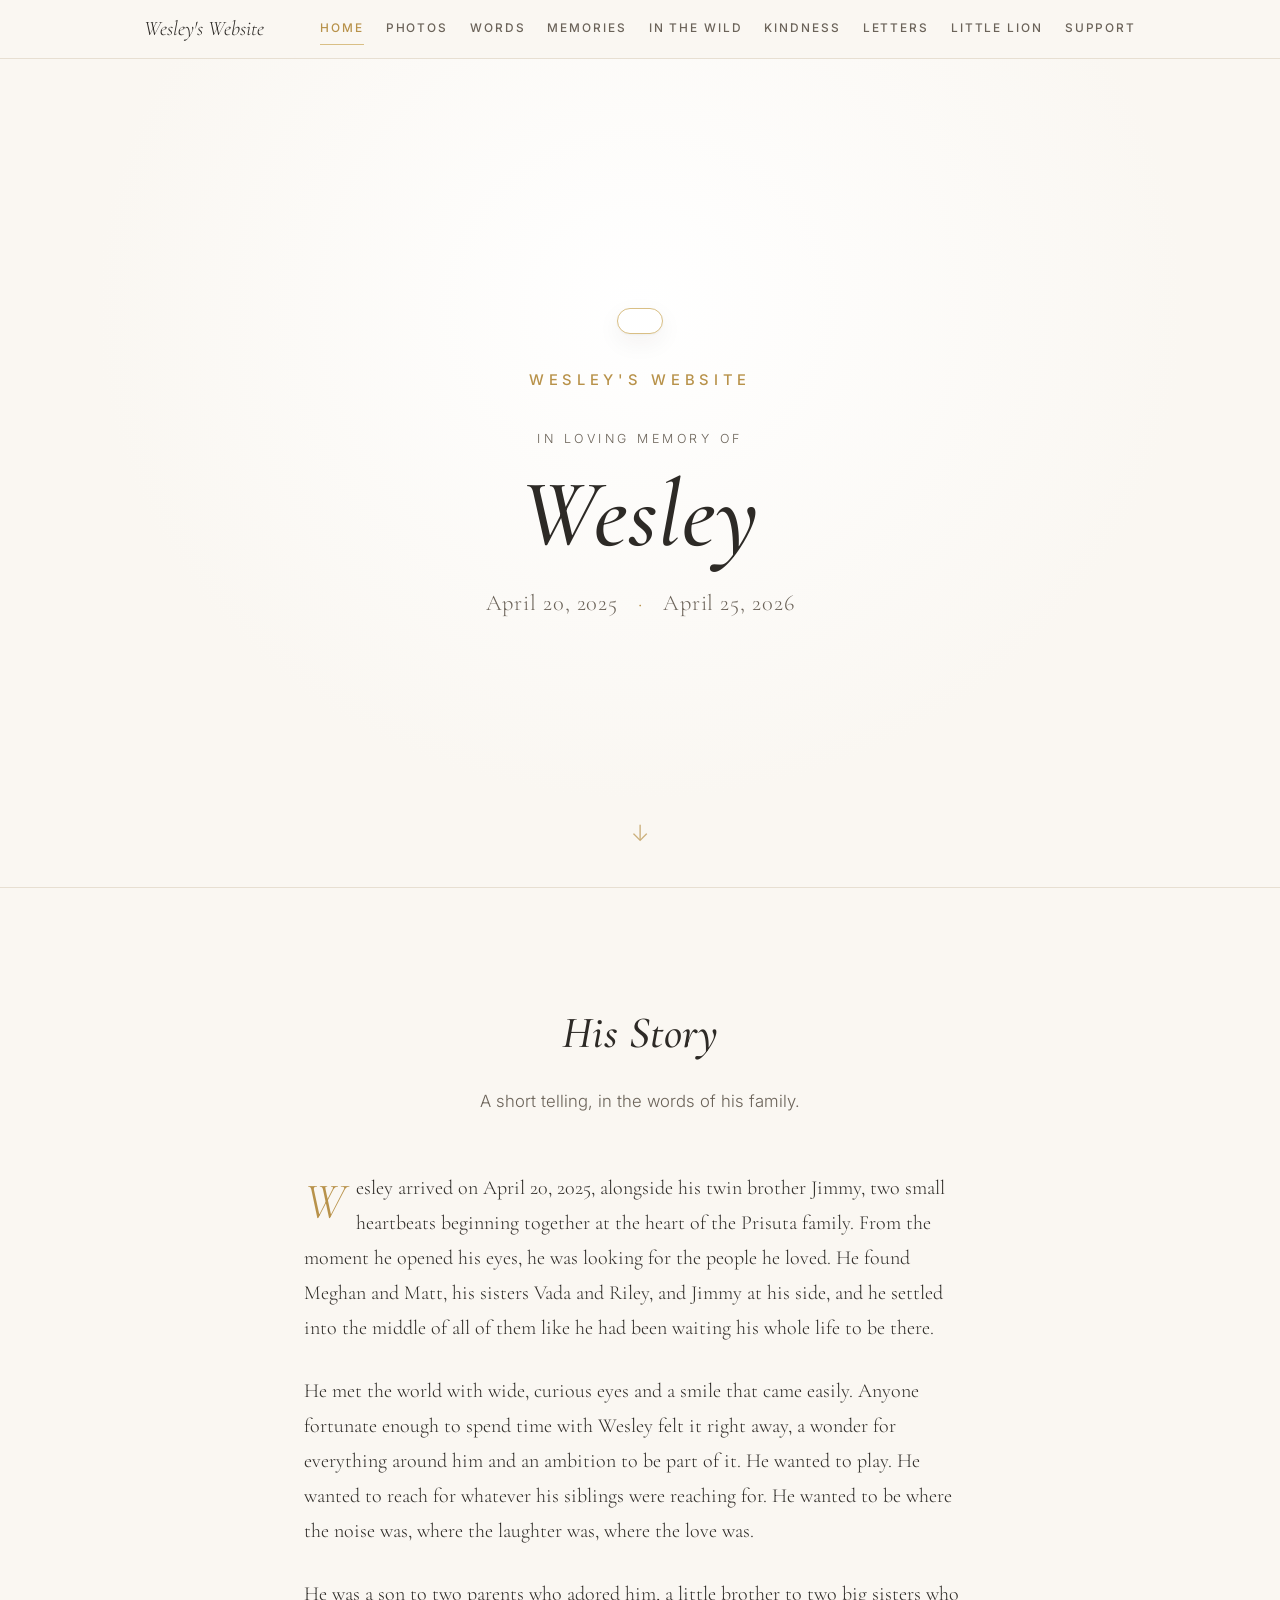
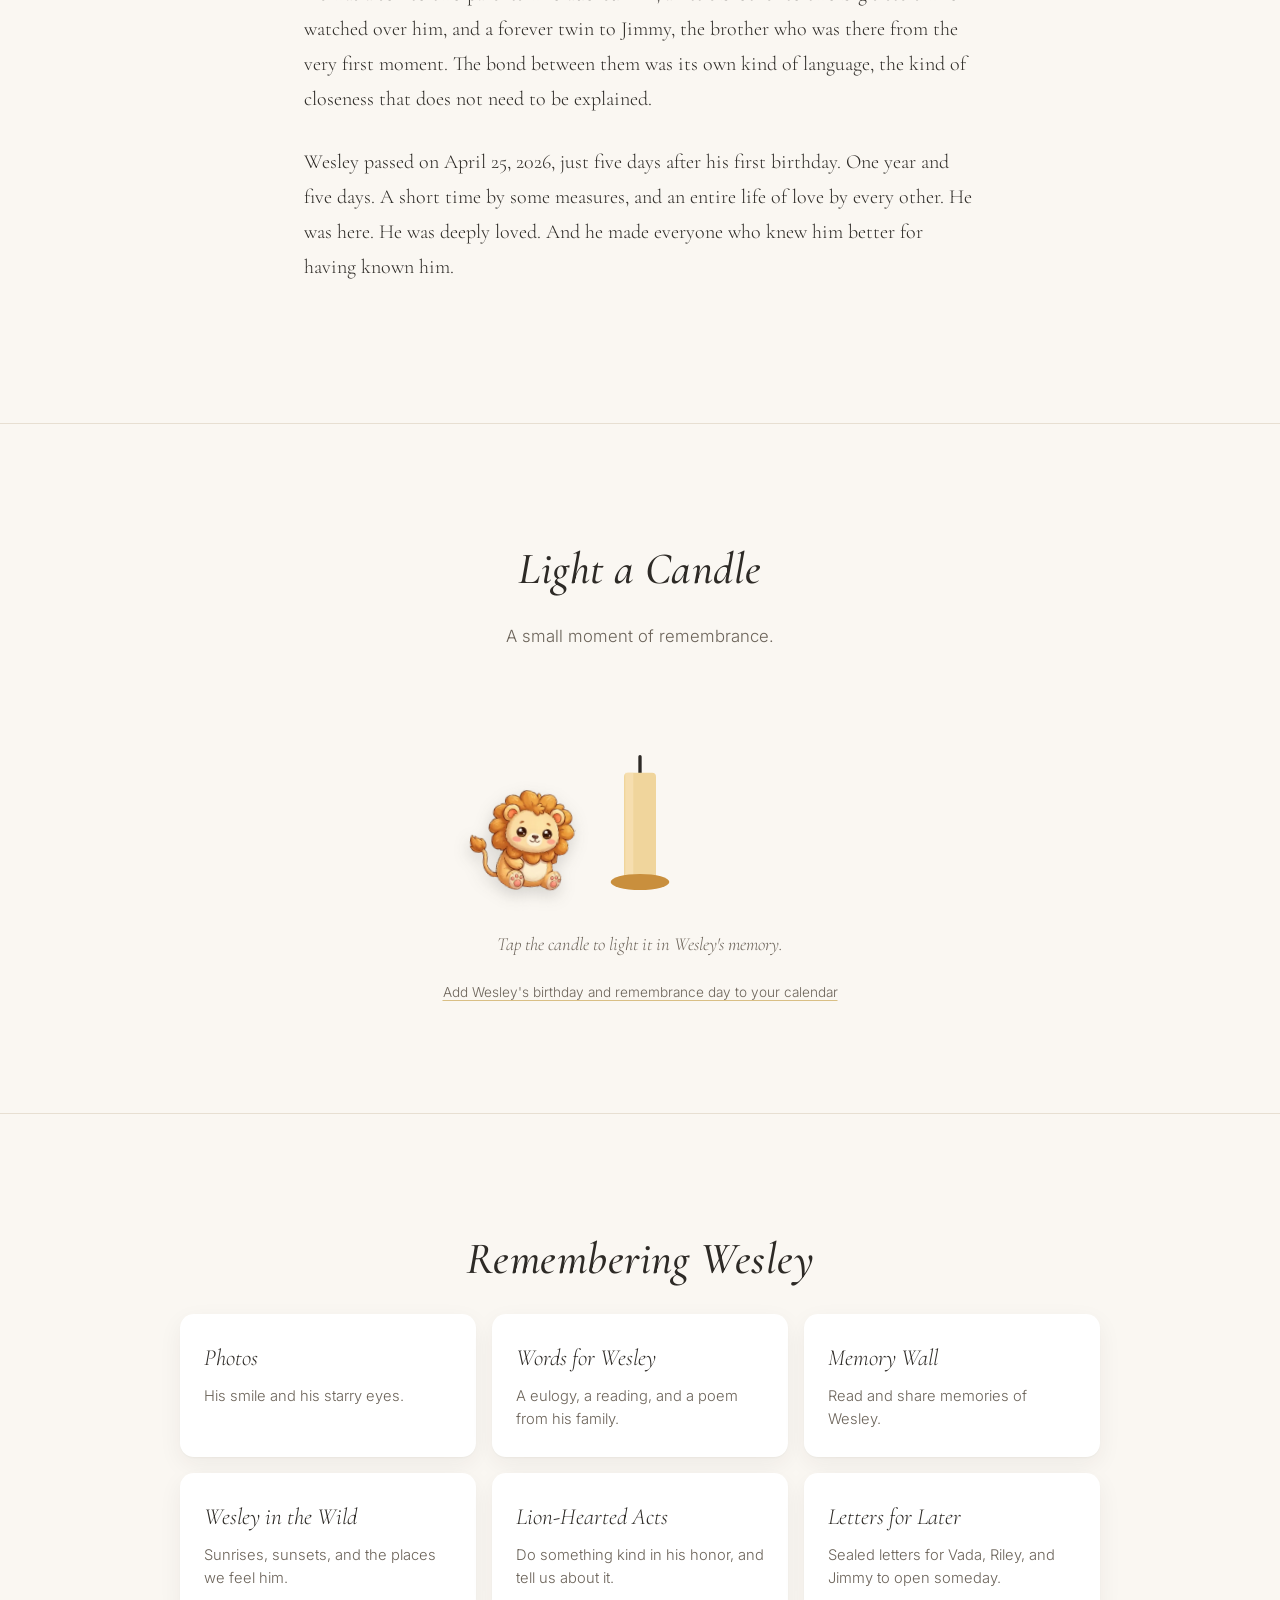
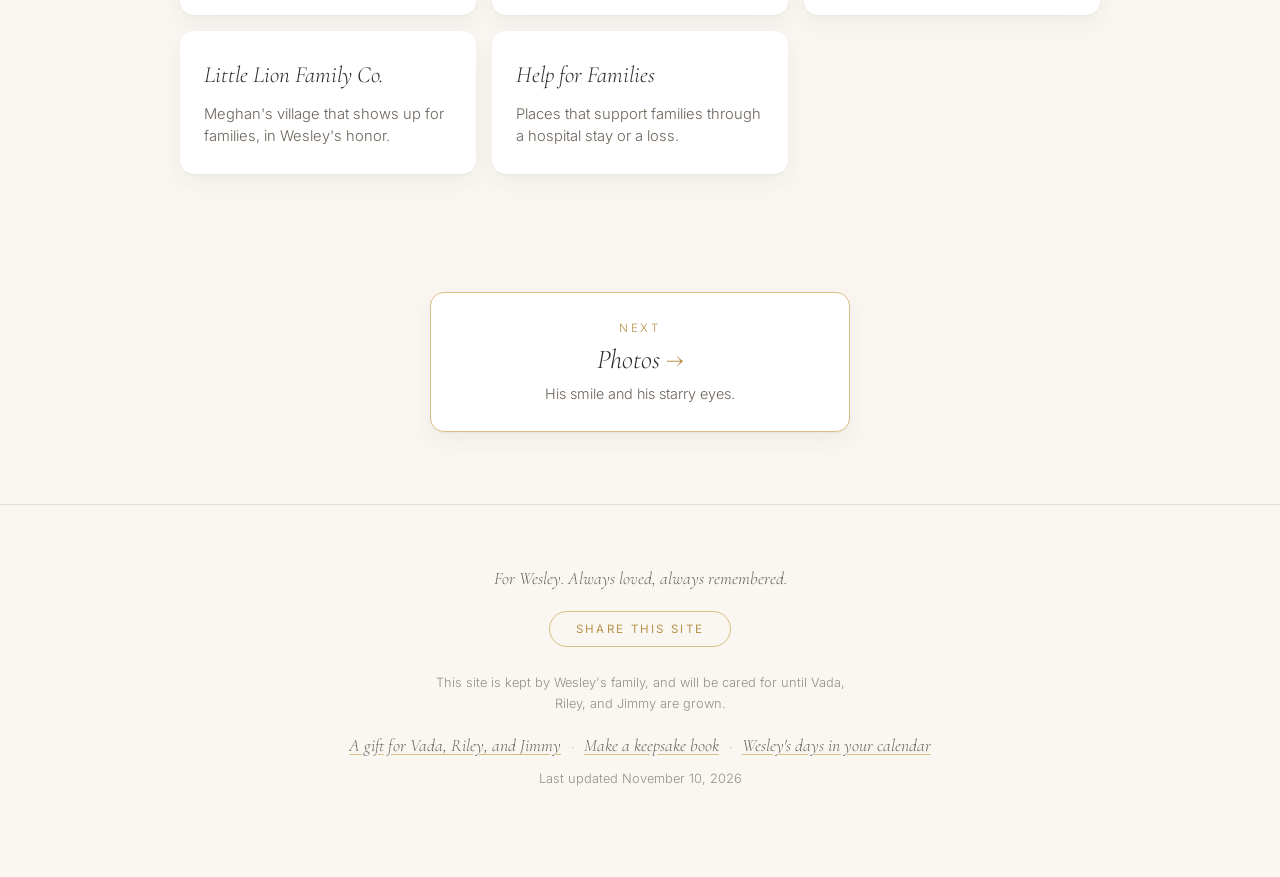
==== index.html @ 619d04bd "Quiet the gift page and add kindness, letters, map, support, and keepsake - Wallet becomes 'A Gift f" ====
<!DOCTYPE html>
<html lang="en">
<head>
    <meta charset="UTF-8" />
    <meta name="viewport" content="width=device-width, initial-scale=1.0" />
    <title>Wesley's Website | In Loving Memory</title>
    <meta name="description" content="In loving memory of Wesley, April 20, 2025 to April 25, 2026. His story, his smile, and the words of the family who love him." />
    <!-- Family memorial with children's names: shared by link, kept out of search results. -->
    <meta name="robots" content="noindex, nofollow" />
    <link rel="icon" type="image/png" href="assets/favicon.png" />

    <!-- Open Graph (iMessage, Facebook, WhatsApp, etc.) -->
    <meta property="og:type" content="website" />
    <meta property="og:site_name" content="Wesley's Website" />
    <meta property="og:title" content="Wesley's Website | In Loving Memory" />
    <meta property="og:description" content="In loving memory of Wesley, April 20, 2025 to April 25, 2026. His story, his smile, and the words of the family who love him." />
    <meta property="og:image" content="https://wesleywallet.mcgreevyandrew.workers.dev/assets/og-image.png" />
    <meta property="og:image:width" content="1200" />
    <meta property="og:image:height" content="630" />
    <meta property="og:image:alt" content="A stuffed lion with the title Wesley's Website." />
    <meta property="og:url" content="https://wesleywallet.mcgreevyandrew.workers.dev/" />
    <meta name="twitter:card" content="summary_large_image" />
    <meta name="twitter:title" content="Wesley's Website | In Loving Memory" />
    <meta name="twitter:description" content="In loving memory of Wesley, April 20, 2025 to April 25, 2026. His story, his smile, and the words of the family who love him." />
    <meta name="twitter:image" content="https://wesleywallet.mcgreevyandrew.workers.dev/assets/og-image.png" />

    <link rel="preconnect" href="https://fonts.googleapis.com" />
    <link rel="preconnect" href="https://fonts.gstatic.com" crossorigin />
    <link href="https://fonts.googleapis.com/css2?family=Cormorant+Garamond:ital,wght@0,400;0,500;0,600;1,400;1,500&family=Inter:wght@300;400;500;600&display=swap" rel="stylesheet" />
    <link rel="stylesheet" href="styles.css" />
</head>
<body>
    <nav class="site-nav" aria-label="Site">
        <div class="site-nav-inner">
            <a class="site-nav-brand" href="index.html">Wesley's Website</a>
            <div class="site-nav-links">
                <a href="index.html" data-nav="home" aria-current="page">Home</a>
                <a href="photos.html" data-nav="photos">Photos</a>
                <a href="words.html" data-nav="words">Words</a>
                <a href="memories.html" data-nav="memories">Memories</a>
                <a href="wild.html" data-nav="wild">In the Wild</a>
                <a href="kindness.html" data-nav="kindness">Kindness</a>
                <a href="letters.html" data-nav="letters">Letters</a>
                <a href="little-lion.html" data-nav="little-lion">Little Lion</a>
                <a href="support.html" data-nav="support">Support</a>
            </div>
        </div>
    </nav>

    <header class="hero">
        <div class="hero-inner">
            <a class="day-banner" id="day-banner" href="#candle" hidden></a>
            <div class="hero-photo" id="hero-photo" hidden>
                <img id="hero-photo-img" alt="Wesley" />
            </div>
            <p class="brand-mark">Wesley's Website</p>
            <p class="eyebrow">In loving memory of</p>
            <h1 class="name">Wesley</h1>
            <p class="dates">
                <time datetime="2025-04-20">April 20, 2025</time>
                <span class="dash">·</span>
                <time datetime="2026-04-25">April 25, 2026</time>
            </p>
            <a href="#story" class="scroll-cue" aria-label="Scroll down">↓</a>
        </div>
    </header>

    <main>
        <section id="story" class="section story">
            <div class="container narrow">
                <h2 class="section-title">His Story</h2>
                <p class="section-lede">A short telling, in the words of his family.</p>
                <div class="story-content">
                    <p>
                        Wesley arrived on April 20, 2025, alongside his twin brother Jimmy, two
                        small heartbeats beginning together at the heart of the Prisuta family.
                        From the moment he opened his eyes, he was looking for the people he
                        loved. He found Meghan and Matt, his sisters Vada and Riley, and Jimmy
                        at his side, and he settled into the middle of all of them like he had
                        been waiting his whole life to be there.
                    </p>
                    <p>
                        He met the world with wide, curious eyes and a smile that came easily.
                        Anyone fortunate enough to spend time with Wesley felt it right away,
                        a wonder for everything around him and an ambition to be part of it.
                        He wanted to play. He wanted to reach for whatever his siblings were
                        reaching for. He wanted to be where the noise was, where the laughter
                        was, where the love was.
                    </p>
                    <p>
                        He was a son to two parents who adored him, a little brother to two big
                        sisters who watched over him, and a forever twin to Jimmy, the brother
                        who was there from the very first moment. The bond between them was its
                        own kind of language, the kind of closeness that does not need to be
                        explained.
                    </p>
                    <p>
                        Wesley passed on April 25, 2026, just five days after his first birthday.
                        One year and five days. A short time by some measures, and an entire life
                        of love by every other. He was here. He was deeply loved. And he made
                        everyone who knew him better for having known him.
                    </p>
                </div>
            </div>
        </section>

        <section id="candle" class="section candle">
            <div class="container narrow">
                <h2 class="section-title">Light a Candle</h2>
                <p class="section-lede">A small moment of remembrance.</p>
                <div class="candle-stage">
                    <picture class="lion-perch lion-by-candle" aria-hidden="true"><source srcset="assets/lion-plush.webp" type="image/webp" /><img src="assets/lion-plush.png" alt="" width="340" height="326" loading="lazy" /></picture>
                    <button class="candle-btn" id="candle-btn" type="button" aria-label="Light a candle for Wesley">
                        <svg viewBox="0 0 80 150" class="candle-svg" aria-hidden="true">
                            <g class="candle-flame">
                                <ellipse cx="40" cy="20" rx="9" ry="15" fill="#ffb84a"/>
                                <ellipse cx="40" cy="20" rx="5.5" ry="11" fill="#ffd87a"/>
                                <ellipse cx="40" cy="22" rx="2.5" ry="6" fill="#fff5d6"/>
                            </g>
                            <line x1="40" y1="38" x2="40" y2="50" stroke="#2d2a26" stroke-width="2.5" stroke-linecap="round"/>
                            <rect x="28" y="50" width="24" height="82" rx="3" fill="#f0d59c"/>
                            <rect x="29" y="50" width="6" height="82" fill="#fae5bc" opacity="0.6"/>
                            <ellipse cx="40" cy="132" rx="22" ry="6" fill="#c98f3d"/>
                        </svg>
                    </button>
                </div>
                <p class="candle-status" id="candle-status">Tap the candle to light it in Wesley's memory.</p>
                <p class="candle-count" id="candle-count" hidden>
                    <span class="candle-count-number" id="candle-count-number">0</span>
                    <span class="candle-count-noun" id="candle-count-noun">candles lit in his memory</span>
                </p>
                <p class="candle-today" id="candle-today" hidden></p>
                <p class="calendar-link">
                    <a href="assets/wesleys-days.ics" download>Add Wesley's birthday and remembrance day to your calendar</a>
                </p>
            </div>
        </section>

        <section id="explore" class="section explore">
            <div class="container">
                <h2 class="section-title">Remembering Wesley</h2>
                <div class="explore-grid">
                    <a class="explore-card" href="photos.html">
                        <span class="explore-title">Photos</span>
                        <span class="explore-text">His smile and his starry eyes.</span>
                    </a>
                    <a class="explore-card" href="words.html">
                        <span class="explore-title">Words for Wesley</span>
                        <span class="explore-text">A eulogy, a reading, and a poem from his family.</span>
                    </a>
                    <a class="explore-card" href="memories.html">
                        <span class="explore-title">Memory Wall</span>
                        <span class="explore-text">Read and share memories of Wesley.</span>
                    </a>
                    <a class="explore-card" href="wild.html">
                        <span class="explore-title">Wesley in the Wild</span>
                        <span class="explore-text">Sunrises, sunsets, and the places we feel him.</span>
                    </a>
                    <a class="explore-card" href="kindness.html">
                        <span class="explore-title">Lion-Hearted Acts</span>
                        <span class="explore-text">Do something kind in his honor, and tell us about it.</span>
                    </a>
                    <a class="explore-card" href="letters.html">
                        <span class="explore-title">Letters for Later</span>
                        <span class="explore-text">Sealed letters for Vada, Riley, and Jimmy to open someday.</span>
                    </a>
                    <a class="explore-card" href="little-lion.html">
                        <span class="explore-title">Little Lion Family Co.</span>
                        <span class="explore-text">Meghan's village that shows up for families, in Wesley's honor.</span>
                    </a>
                    <a class="explore-card" href="support.html">
                        <span class="explore-title">Help for Families</span>
                        <span class="explore-text">Places that support families through a hospital stay or a loss.</span>
                    </a>
                </div>

                <section class="events" id="events" hidden>
                    <h3 class="events-title">Coming up</h3>
                    <div class="events-list" id="events-list"></div>
                </section>
            </div>
        </section>
    </main>

    <nav class="next-page" aria-label="Next page">
        <a class="next-page-link" href="photos.html">
            <span class="next-page-eyebrow">Next</span>
            <span class="next-page-title">Photos <span class="next-page-arrow" aria-hidden="true">&rarr;</span></span>
            <span class="next-page-text">His smile and his starry eyes.</span>
        </a>
    </nav>

    <footer class="footer">
        <div class="container">
            <p>For Wesley. Always loved, always remembered.</p>
            <button type="button" class="share-btn" id="share-btn">Share this site</button>
            <p class="small about-site">
                This site is kept by Wesley's family, and will be cared for until
                Vada, Riley, and Jimmy are grown.
            </p>
            <p class="footer-links">
                <a href="gift.html">A gift for Vada, Riley, and Jimmy</a>
                <span aria-hidden="true">&middot;</span>
                <a href="keepsake.html">Make a keepsake book</a>
                <span aria-hidden="true">&middot;</span>
                <a href="assets/wesleys-days.ics" download>Wesley's days in your calendar</a>
            </p>
            <p class="small">Last updated November 10, 2026</p>
        </div>
    </footer>

    <div class="lightbox" id="lightbox" role="dialog" aria-label="Photo viewer" hidden>
        <button class="lightbox-close" id="lightbox-close" aria-label="Close photo">&times;</button>
        <img id="lightbox-img" alt="Wesley" />
    </div>

    <script src="script.js"></script>
</body>
</html>
---- styles.css ----
:root {
    --bg: #faf7f2;
    --bg-soft: #f3ede4;
    --ink: #2d2a26;
    --ink-soft: #6b6359;
    --line: #e7dfd2;
    --gold: #b8924a;
    --gold-soft: #d9bf85;
    --sage: #8a9a82;
    --shadow: 0 1px 2px rgba(45, 42, 38, 0.04), 0 8px 24px rgba(45, 42, 38, 0.06);
    --radius: 14px;
}

* {
    box-sizing: border-box;
}

html, body {
    margin: 0;
    padding: 0;
}

@media (prefers-reduced-motion: no-preference) {
    html {
        scroll-behavior: smooth;
    }
}

body {
    font-family: 'Inter', -apple-system, BlinkMacSystemFont, sans-serif;
    font-weight: 300;
    color: var(--ink);
    background: var(--bg);
    line-height: 1.6;
    -webkit-font-smoothing: antialiased;
    -moz-osx-font-smoothing: grayscale;
}

/* ---------- Floating background ---------- */
.floating-bg {
    position: fixed;
    inset: 0;
    overflow: hidden;
    pointer-events: none;
    z-index: 0;
}

.float-item {
    position: absolute;
    left: var(--x);
    top: var(--y);
    width: var(--s, 22px);
    height: var(--s, 22px);
    font-size: var(--s, 22px);
    color: var(--col, var(--gold-soft));
    opacity: 0.09;
    line-height: 1;
    display: flex;
    align-items: center;
    justify-content: center;
    animation: floatGently var(--r, 20s) ease-in-out infinite;
    animation-delay: var(--d, 0s);
}

.float-item svg {
    width: 100%;
    height: 100%;
    fill: currentColor;
}

.float-lion  { --col: #b8852a; }
.float-sun   { --col: #d9932f; }
.float-heart { --col: #c97070; opacity: 0.1; }

@keyframes floatGently {
    0%, 100% { transform: translate(0, 0) rotate(-4deg); }
    50%      { transform: translate(8px, -18px) rotate(4deg); }
}

@media (prefers-reduced-motion: reduce) {
    .float-item { animation: none; }
}

/* Keep content above the floating background */
.hero,
.lion-divider,
main,
.next-page,
.footer {
    position: relative;
    z-index: 1;
}

h1, h2, h3 {
    font-family: 'Cormorant Garamond', Georgia, serif;
    font-weight: 500;
    letter-spacing: 0.01em;
    margin: 0;
}

a {
    color: var(--gold);
    text-decoration: none;
}

a:hover {
    color: var(--ink);
}

.container {
    width: 100%;
    max-width: 1040px;
    margin: 0 auto;
    padding: 0 24px;
}

.container.narrow {
    max-width: 720px;
}

/* ---------- Hero ---------- */
.hero {
    min-height: 92vh;
    display: flex;
    align-items: center;
    justify-content: center;
    text-align: center;
    background:
        radial-gradient(ellipse at 50% 30%, #fff 0%, var(--bg) 60%),
        var(--bg);
    padding: 80px 24px;
    position: relative;
}

.hero-inner {
    max-width: 640px;
}

.lion-divider {
    display: flex;
    align-items: center;
    justify-content: center;
    gap: 28px;
    padding: 64px 24px;
    background: var(--bg);
}

.lion-divider::before,
.lion-divider::after {
    content: "";
    flex: 0 1 90px;
    height: 1px;
    background: var(--gold-soft);
    opacity: 0.7;
}

.lion-mark {
    display: block;
    width: 280px;
    max-width: 80vw;
    height: auto;
    flex: 0 0 auto;
    filter: drop-shadow(0 8px 22px rgba(45, 42, 38, 0.1));
}

@media (max-width: 600px) {
    .lion-divider { padding: 48px 16px; gap: 18px; }
    .lion-mark { width: 220px; }
    .lion-divider::before,
    .lion-divider::after { flex: 0 1 30px; }
}

.hero-photo {
    width: 100%;
    max-width: 320px;
    margin: 0 auto 36px;
    border-radius: var(--radius);
    overflow: hidden;
    box-shadow: 0 12px 36px rgba(45, 42, 38, 0.14), 0 2px 6px rgba(45, 42, 38, 0.06);
    background: var(--bg-soft);
}

.hero-photo img {
    display: block;
    width: 100%;
    height: auto;
}

@media (max-width: 600px) {
    .hero-photo { max-width: 240px; margin-bottom: 28px; }
}

.brand-mark {
    text-transform: uppercase;
    letter-spacing: 0.32em;
    font-size: 0.92rem;
    font-weight: 500;
    color: var(--gold);
    margin: 0 0 36px;
}

.eyebrow {
    text-transform: uppercase;
    letter-spacing: 0.28em;
    font-size: 0.78rem;
    color: var(--ink-soft);
    margin: 0 0 18px;
}

@media (max-width: 600px) {
    .brand-mark { font-size: 0.82rem; letter-spacing: 0.28em; margin-bottom: 28px; }
}

.name {
    font-size: clamp(3.4rem, 10vw, 6rem);
    font-style: italic;
    color: var(--ink);
    line-height: 1;
    margin: 0 0 22px;
}

.dates {
    font-family: 'Cormorant Garamond', serif;
    font-size: 1.4rem;
    color: var(--ink-soft);
    margin: 0 0 18px;
    letter-spacing: 0.04em;
}

.dash {
    display: inline-block;
    margin: 0 14px;
    color: var(--gold);
}

.age {
    font-style: italic;
    color: var(--ink-soft);
    font-size: 1.05rem;
    margin: 0;
}

.scroll-cue {
    position: absolute;
    bottom: 36px;
    left: 50%;
    transform: translateX(-50%);
    color: var(--gold);
    font-size: 1.4rem;
    opacity: 0.7;
    animation: float 2.4s ease-in-out infinite;
}

@keyframes float {
    0%, 100% { transform: translate(-50%, 0); }
    50% { transform: translate(-50%, 8px); }
}

/* ---------- Sections ---------- */
.section {
    padding: 110px 0;
    border-top: 1px solid var(--line);
}

.section-title {
    font-size: clamp(2rem, 5vw, 2.8rem);
    font-style: italic;
    text-align: center;
    margin-bottom: 18px;
}

.section-lede {
    text-align: center;
    color: var(--ink-soft);
    max-width: 580px;
    margin: 0 auto 56px;
    font-size: 1.05rem;
}

.section-lede.dedication {
    font-family: 'Cormorant Garamond', Georgia, serif;
    font-style: italic;
    font-size: 1.35rem;
    line-height: 1.6;
    color: var(--ink);
    max-width: 660px;
    margin-bottom: 64px;
}

/* ---------- Gift ---------- */
.wallet-purpose {
    max-width: 680px;
    margin: 36px auto 64px;
    text-align: center;
    padding: 8px 8px 32px;
    position: relative;
}

.wallet-purpose::before {
    content: "";
    display: block;
    width: 36px;
    height: 1px;
    background: var(--gold-soft);
    margin: 0 auto 28px;
}

.wallet-purpose p {
    font-family: 'Cormorant Garamond', Georgia, serif;
    font-style: italic;
    font-size: 1.2rem;
    line-height: 1.75;
    color: var(--ink);
    margin: 0;
}

.wallet-purpose strong {
    color: var(--gold);
    font-weight: 500;
}

.gift-count {
    text-align: center;
    margin: -36px 0 48px;
    font-family: 'Cormorant Garamond', Georgia, serif;
    font-style: italic;
    font-size: 1.2rem;
    color: var(--gold);
}

/* ---------- Gallery ---------- */
.gallery {
    background: var(--bg-soft);
}

.photo-grid {
    display: flex;
    align-items: flex-start;
    gap: 18px;
}

.photo-col {
    flex: 1 1 0;
    min-width: 0;
    display: flex;
    flex-direction: column;
    gap: 20px;
}

@media (max-width: 720px) {
    .photo-grid { gap: 12px; }
    .photo-col { gap: 14px; }
}

.photo-count {
    text-align: center;
    margin: -8px 0 28px;
    font-family: 'Cormorant Garamond', Georgia, serif;
    font-style: italic;
    font-size: 1.15rem;
    color: var(--gold);
}

.photo {
    position: relative;
    margin: 0;
    cursor: zoom-in;
    border-radius: var(--radius);
    overflow: hidden;
    background: #fff;
    box-shadow: var(--shadow);
    display: block;
    transition: transform 0.35s ease, box-shadow 0.35s ease;
    transform-origin: center;
}

.photo img,
.photo video {
    width: 100%;
    height: auto;
    display: block;
}

.photo--video {
    background: #000;
}

/* Vary tilt and corner shape so the wall feels organic, not gridded */
.photo.v1 { transform: rotate(-3deg);   border-radius: 18px; }
.photo.v2 { transform: rotate(1.6deg);  border-radius: 6px; }
.photo.v3 { transform: rotate(-1.4deg); aspect-ratio: 1 / 1; border-radius: 50%; }
.photo.v4 { transform: rotate(3.6deg);  border-radius: 14px 32px 14px 32px; }
.photo.v5 { transform: rotate(-2.6deg); border-radius: 28px; }
.photo.v6 { transform: rotate(1deg);    border-radius: 8px; }
.photo.v7 { transform: rotate(-3.4deg); aspect-ratio: 1 / 1; border-radius: 50%; }
.photo.v8 { transform: rotate(2.8deg);  border-radius: 32px 8px 32px 8px; }

/* Circular tiles: make the image fill the square and bias the crop toward
   the upper-middle so most faces stay inside the circle */
.photo.v3 img,
.photo.v3 video,
.photo.v7 img,
.photo.v7 video {
    width: 100%;
    height: 100%;
    object-fit: cover;
    object-position: center 30%;
}

/* Lift and straighten on hover so the photo is easier to see */
.photo-grid .photo:hover {
    transform: rotate(0) scale(1.04);
    box-shadow: 0 18px 38px rgba(45, 42, 38, 0.18);
    z-index: 5;
    position: relative;
}

.photo.is-missing {
    display: none;
}

.gallery-empty {
    text-align: center;
    color: var(--ink-soft);
    font-family: 'Cormorant Garamond', Georgia, serif;
    font-style: italic;
    font-size: 1.1rem;
    padding: 48px 0;
}

/* ---------- Featured photo (framed, above the wall) ---------- */
.featured-photo {
    max-width: 640px;
    margin: 160px auto 72px;
}

.featured-photo-frame img {
    cursor: zoom-in;
}

.featured-photo-frame {
    position: relative;
    background: #fff;
    padding: 16px;
    border-radius: 4px;
    box-shadow:
        0 2px 4px rgba(45, 42, 38, 0.06),
        0 24px 56px rgba(45, 42, 38, 0.18);
}

.featured-photo-frame::before {
    content: "";
    position: absolute;
    inset: 8px;
    border: 1px solid var(--gold-soft);
    pointer-events: none;
    border-radius: 2px;
}

.featured-photo-frame img {
    display: block;
    width: 100%;
    height: auto;
    border-radius: 2px;
}

@media (max-width: 600px) {
    .featured-photo { margin-top: 56px; }
    .featured-photo-frame { padding: 12px; }
    .featured-photo-frame::before { inset: 6px; }
}

/* ---------- Story / Memories ---------- */
.story-placeholder {
    text-align: center;
    color: var(--ink-soft);
    font-style: italic;
    font-family: 'Cormorant Garamond', serif;
    font-size: 1.2rem;
    padding: 60px 20px;
    border: 1px dashed var(--line);
    border-radius: var(--radius);
}

.story-content {
    font-family: 'Cormorant Garamond', Georgia, serif;
    font-size: 1.25rem;
    line-height: 1.75;
    color: var(--ink);
}

.story-content p {
    margin: 0 0 1.4em;
}

.story-content p:first-of-type::first-letter {
    font-size: 3.2rem;
    float: left;
    line-height: 1;
    padding: 6px 10px 0 0;
    color: var(--gold);
    font-style: italic;
}

/* ---------- Eulogy ---------- */
.eulogy-content {
    background: #fff;
    padding: 56px 56px 48px;
    border-radius: var(--radius);
    box-shadow: var(--shadow);
    font-family: 'Cormorant Garamond', Georgia, serif;
    font-size: 1.2rem;
    line-height: 1.8;
    color: var(--ink);
}

.eulogy-content p {
    margin: 0 0 1.4em;
}

.eulogy-opener {
    font-style: italic;
    font-size: 2rem;
    color: var(--gold);
    text-align: center;
    margin: 0 0 1.6em !important;
    letter-spacing: 0.04em;
}

.eulogy-shift {
    font-style: italic;
    font-size: 1.35rem;
    color: var(--gold);
    margin-top: 1.8em !important;
    margin-bottom: 0.6em !important;
}

.eulogy-signoff {
    text-align: right;
    font-style: italic;
    color: var(--ink-soft);
    margin-top: 2.4em !important;
    line-height: 1.5;
}

@media (max-width: 600px) {
    .eulogy-content {
        padding: 36px 28px 32px;
        font-size: 1.08rem;
        line-height: 1.75;
    }
    .eulogy-opener { font-size: 1.6rem; }
    .eulogy-shift { font-size: 1.2rem; }
}

/* ---------- Reading (Grief Is Like Glitter) ---------- */
.reading-content {
    background: #fff;
    padding: 56px 56px 48px;
    border-radius: var(--radius);
    box-shadow: var(--shadow);
    font-family: 'Cormorant Garamond', Georgia, serif;
    font-size: 1.2rem;
    line-height: 1.85;
    color: var(--ink);
}

.reading-content p {
    margin: 0 0 1.4em;
}

.reading-signoff {
    text-align: center;
    font-style: italic;
    color: var(--gold);
    font-size: 1.15rem;
    margin-top: 2.4em !important;
    line-height: 1.55;
}

/* Poem variant of the reading card */
.reading-poem {
    text-align: center;
}

.reading-poem p {
    margin: 0 0 1.8em;
    line-height: 1.75;
}

.reading-poem .refrain {
    color: var(--gold);
    font-style: italic;
}

@media (max-width: 600px) {
    .reading-content {
        padding: 36px 28px 32px;
        font-size: 1.08rem;
        line-height: 1.8;
    }
    .reading-signoff { font-size: 1.05rem; }
}

/* ---------- Declaration ---------- */
.declaration-card {
    background: #fff;
    border-radius: var(--radius);
    padding: 48px 48px 40px;
    box-shadow: var(--shadow);
}

.declaration-text {
    font-family: 'Cormorant Garamond', Georgia, serif;
    font-style: italic;
    font-size: 1.55rem;
    line-height: 1.55;
    color: var(--ink);
    text-align: center;
    margin: 8px 0 36px;
    letter-spacing: 0.01em;
}

@media (max-width: 600px) {
    .declaration-text {
        font-size: 1.25rem;
    }
}

.declaration-meta {
    border-top: 1px solid var(--line);
    border-bottom: 1px solid var(--line);
    padding: 18px 0;
    display: flex;
    flex-direction: column;
    gap: 10px;
    margin-bottom: 24px;
}

.meta-row {
    display: flex;
    gap: 16px;
    align-items: baseline;
    flex-wrap: wrap;
}

.meta-label {
    font-size: 0.72rem;
    text-transform: uppercase;
    letter-spacing: 0.18em;
    color: var(--ink-soft);
    flex-shrink: 0;
    min-width: 110px;
}

.meta-value {
    font-size: 0.92rem;
    color: var(--ink);
    word-break: break-all;
}

.meta-value.mono {
    font-family: 'SF Mono', Menlo, Consolas, monospace;
    font-size: 0.82rem;
    color: var(--gold);
}

.meta-value.mono:hover {
    color: var(--ink);
}

.declaration-note {
    font-family: 'Cormorant Garamond', Georgia, serif;
    font-style: italic;
    font-size: 1rem;
    color: var(--ink-soft);
    text-align: center;
    margin: 0;
    line-height: 1.6;
}

@media (max-width: 600px) {
    .declaration-card {
        padding: 32px 24px 28px;
    }
    .declaration-text {
        font-size: 1.1rem;
    }
}

/* ---------- Light a candle ---------- */
.candle-stage {
    display: flex;
    justify-content: center;
    margin: 48px 0 8px;
    position: relative;
}

.candle-btn {
    background: none;
    border: 0;
    padding: 0;
    cursor: pointer;
    position: relative;
    transition: transform 0.2s ease;
    border-radius: 6px;
}

.candle-btn:hover {
    transform: translateY(-2px);
}

.candle-btn:focus-visible {
    outline: 2px solid var(--gold);
    outline-offset: 6px;
}

.candle-svg {
    width: 110px;
    height: 200px;
    display: block;
    position: relative;
    z-index: 1;
}

.candle-flame {
    opacity: 0;
    transform-origin: 40px 38px;
    transform: scale(0.5);
    transition: opacity 0.6s ease, transform 0.6s ease;
}

.candle-btn.lit .candle-flame {
    opacity: 1;
    transform: scale(1);
    animation: flameFlicker 2.6s ease-in-out infinite;
}

.candle-btn.lit::before {
    content: "";
    position: absolute;
    inset: -60px -60px 40px;
    background: radial-gradient(circle at 50% 30%, rgba(255, 184, 74, 0.32), transparent 65%);
    pointer-events: none;
    z-index: 0;
    animation: glowPulse 4s ease-in-out infinite;
}

@keyframes flameFlicker {
    0%, 100% { transform: scale(1) rotate(-1deg); }
    25%      { transform: scale(1.05, 1.08) rotate(1.5deg); }
    50%      { transform: scale(0.97, 0.98) rotate(-1deg); }
    75%      { transform: scale(1.04, 1.05) rotate(2deg); }
}

@keyframes glowPulse {
    0%, 100% { opacity: 0.9; }
    50%      { opacity: 0.6; }
}

@media (prefers-reduced-motion: reduce) {
    .candle-btn.lit .candle-flame,
    .candle-btn.lit::before { animation: none; }
}

.candle-status {
    text-align: center;
    font-family: 'Cormorant Garamond', Georgia, serif;
    font-style: italic;
    color: var(--ink-soft);
    font-size: 1.15rem;
    margin: 24px 0 0;
}

.candle-btn.lit ~ .candle-status,
.candle-status.is-lit {
    color: var(--gold);
}

.candle-count {
    text-align: center;
    margin: 12px 0 0;
    color: var(--ink-soft);
    font-family: 'Cormorant Garamond', Georgia, serif;
    font-style: italic;
    font-size: 1.05rem;
    letter-spacing: 0.01em;
}

.candle-count-number {
    color: var(--gold);
    font-weight: 500;
    font-size: 1.15rem;
}

/* ---------- Letters for Later ---------- */
.letters-list {
    display: grid;
    gap: 18px;
    margin-top: 36px;
}

.letter-card {
    background: #fff;
    border: 1px solid var(--line);
    border-radius: var(--radius);
    padding: 32px;
    box-shadow: var(--shadow);
    position: relative;
}

.letter-card.locked {
    background: var(--bg-soft);
    text-align: center;
    border-style: dashed;
    border-color: var(--gold-soft);
}

.letter-meta {
    font-size: 0.72rem;
    text-transform: uppercase;
    letter-spacing: 0.2em;
    color: var(--ink-soft);
    margin: 0 0 8px;
}

.letter-title {
    font-family: 'Cormorant Garamond', Georgia, serif;
    font-style: italic;
    font-size: 1.7rem;
    color: var(--ink);
    margin: 0 0 16px;
    font-weight: 500;
}

.letter-seal {
    font-size: 2.6rem;
    color: var(--gold);
    line-height: 1;
    margin-bottom: 14px;
}

.letter-countdown {
    font-family: 'Cormorant Garamond', Georgia, serif;
    font-style: italic;
    color: var(--gold);
    font-size: 1.05rem;
    margin: 0;
}

.letter-countdown-small {
    color: var(--ink-soft);
    font-size: 0.9rem;
    margin: 4px 0 0;
}

.letter-body {
    font-family: 'Cormorant Garamond', Georgia, serif;
    font-size: 1.18rem;
    line-height: 1.75;
    color: var(--ink);
    white-space: pre-line;
    margin: 0;
}

.letter-signature {
    font-style: italic;
    color: var(--ink-soft);
    margin: 18px 0 0;
    text-align: right;
    font-family: 'Cormorant Garamond', Georgia, serif;
}

.letters-empty {
    text-align: center;
    color: var(--ink-soft);
    font-style: italic;
    font-family: 'Cormorant Garamond', Georgia, serif;
    font-size: 1.05rem;
    padding: 40px 0;
    margin: 0;
}

.letters-empty code {
    font-family: 'SF Mono', Menlo, Consolas, monospace;
    font-size: 0.85em;
    background: var(--bg-soft);
    padding: 2px 6px;
    border-radius: 4px;
}

/* ---------- Memory Wall ---------- */
.memory-list {
    display: grid;
    gap: 18px;
    margin-bottom: 56px;
}

.memory-list:empty {
    display: none;
}

.memory-card {
    background: #fff;
    border-radius: var(--radius);
    padding: 24px 28px;
    box-shadow: var(--shadow);
}

.memory-author {
    font-family: 'Cormorant Garamond', Georgia, serif;
    font-style: italic;
    font-size: 1.25rem;
    color: var(--gold);
    margin: 0 0 10px;
}

.memory-body {
    font-family: 'Cormorant Garamond', Georgia, serif;
    font-size: 1.12rem;
    line-height: 1.7;
    color: var(--ink);
    margin: 0;
}

.memory-date {
    font-size: 0.72rem;
    text-transform: uppercase;
    letter-spacing: 0.18em;
    color: var(--ink-soft);
    margin: 14px 0 0;
}

.memory-form {
    background: #fff;
    padding: 32px;
    border-radius: var(--radius);
    box-shadow: var(--shadow);
    display: grid;
    gap: 18px;
}

.memory-form label {
    display: grid;
    gap: 6px;
}

.memory-form label > span {
    font-size: 0.72rem;
    text-transform: uppercase;
    letter-spacing: 0.18em;
    color: var(--ink-soft);
}

.memory-form input,
.memory-form textarea,
.memory-form select {
    font-family: inherit;
    font-size: 1rem;
    padding: 12px 14px;
    border: 1px solid var(--line);
    border-radius: 6px;
    background: var(--bg);
    color: var(--ink);
    resize: vertical;
    width: 100%;
}

.memory-form input:focus,
.memory-form textarea:focus,
.memory-form select:focus {
    outline: none;
    border-color: var(--gold);
    box-shadow: 0 0 0 3px rgba(184, 146, 74, 0.15);
}

.memory-form button {
    font-family: 'Inter', sans-serif;
    font-size: 0.78rem;
    padding: 14px 32px;
    background: var(--gold);
    color: #fff;
    border: 0;
    border-radius: 999px;
    cursor: pointer;
    letter-spacing: 0.22em;
    text-transform: uppercase;
    justify-self: center;
    transition: background 0.2s ease, transform 0.1s ease;
    font-weight: 500;
}

.memory-form button:hover:not(:disabled) {
    background: var(--ink);
}

.memory-form button:active {
    transform: scale(0.98);
}

.memory-form button:disabled {
    opacity: 0.5;
    cursor: not-allowed;
}

.form-note {
    text-align: center;
    color: var(--ink-soft);
    font-size: 0.85rem;
    margin: 0;
    font-style: italic;
    font-family: 'Cormorant Garamond', Georgia, serif;
}

.form-pending,
.form-success {
    text-align: center;
    color: var(--ink-soft);
    font-family: 'Cormorant Garamond', Georgia, serif;
    font-style: italic;
    font-size: 1.2rem;
    padding: 28px;
    background: var(--bg-soft);
    border-radius: var(--radius);
    margin: 0;
}

.form-success {
    color: var(--sage);
}

/* ---------- Sunsets for Wesley ---------- */
.sunsets {
    background:
        linear-gradient(180deg, rgba(244, 196, 140, 0.16) 0%, rgba(232, 160, 120, 0.08) 55%, transparent 100%);
}

.sunset-count {
    text-align: center;
    font-family: 'Cormorant Garamond', Georgia, serif;
    font-style: italic;
    font-size: 1.15rem;
    color: var(--gold);
    margin: -32px 0 32px;
}

.sunset-grid {
    display: grid;
    grid-template-columns: repeat(auto-fit, minmax(180px, 220px));
    justify-content: center;
    gap: 8px;
    max-width: 920px;
    margin: 0 auto;
}

.sunset {
    margin: 0;
    aspect-ratio: 1 / 1;
    overflow: hidden;
    border-radius: 8px;
    background: var(--bg-soft);
    box-shadow: var(--shadow);
}

.sunset img {
    width: 100%;
    height: 100%;
    object-fit: cover;
    display: block;
    cursor: zoom-in;
    transition: transform 0.4s ease;
}

.sunset:hover img {
    transform: scale(1.05);
}

.sunset.is-missing {
    display: none;
}

.sunset-empty {
    text-align: center;
    color: var(--ink-soft);
    font-family: 'Cormorant Garamond', Georgia, serif;
    font-style: italic;
    font-size: 1.1rem;
    margin: 0;
}

.sunset-empty[hidden] {
    display: none;
}

@media (max-width: 600px) {
    .sunset-grid { grid-template-columns: repeat(2, 1fr); gap: 6px; }
    .sunset { border-radius: 6px; }
}

.form-success p {
    margin: 0 0 10px;
}

.form-fallback {
    font-family: 'Inter', sans-serif;
    font-style: normal;
    font-size: 0.88rem;
    color: var(--ink-soft);
}

.form-address {
    color: var(--ink);
    word-break: break-all;
}

.form-success .gift-copy {
    margin: 6px 0 0;
}

/* ---------- Add to Wesley's Gift ---------- */
.gift {
    max-width: 720px;
    margin: 0 auto 64px;
    background: #fff;
    border-radius: var(--radius);
    box-shadow: var(--shadow);
    padding: 36px 36px 28px;
    text-align: center;
}

.gift-heading {
    font-family: 'Cormorant Garamond', Georgia, serif;
    font-style: italic;
    font-size: 1.7rem;
    color: var(--ink);
    margin: 0 0 8px;
}

.gift-lede {
    color: var(--ink-soft);
    margin: 0 auto 28px;
    max-width: 460px;
}

.gift-body {
    display: flex;
    gap: 32px;
    align-items: center;
    justify-content: center;
    text-align: left;
}

.gift-qr {
    flex: 0 0 168px;
    width: 168px;
    height: 168px;
    border-radius: 10px;
    background: var(--bg);
    border: 1px solid var(--line);
    display: flex;
    align-items: center;
    justify-content: center;
    overflow: hidden;
}

.gift-qr svg {
    width: 100%;
    height: 100%;
    display: block;
}

.gift-qr-placeholder {
    font-family: 'Cormorant Garamond', Georgia, serif;
    font-style: italic;
    color: var(--ink-soft);
    text-align: center;
    line-height: 1.4;
}

.gift-details {
    flex: 1 1 auto;
    min-width: 0;
}

.gift-label {
    font-size: 0.72rem;
    text-transform: uppercase;
    letter-spacing: 0.18em;
    color: var(--ink-soft);
    margin: 0 0 6px;
}

.gift-address {
    font-family: 'Cormorant Garamond', Georgia, serif;
    font-style: italic;
    color: var(--ink-soft);
    font-size: 1.05rem;
    margin: 0 0 12px;
    word-break: break-all;
}

.gift-address.is-set {
    font-family: 'SF Mono', Menlo, Consolas, monospace;
    font-style: normal;
    font-size: 0.85rem;
    color: var(--ink);
}

.gift-copy {
    font-family: 'Inter', sans-serif;
    font-size: 0.72rem;
    letter-spacing: 0.18em;
    text-transform: uppercase;
    color: var(--gold);
    background: none;
    border: 1px solid var(--gold-soft);
    border-radius: 999px;
    padding: 8px 20px;
    cursor: pointer;
    margin-bottom: 16px;
    transition: all 0.2s ease;
}

.gift-copy:hover {
    background: var(--gold);
    border-color: var(--gold);
    color: #fff;
}

.gift-steps {
    margin: 0;
    padding-left: 20px;
    color: var(--ink-soft);
    font-size: 0.95rem;
    line-height: 1.8;
}

.gift-steps strong {
    color: var(--ink);
    font-weight: 500;
}

.gift-note {
    margin: 26px auto 0;
    max-width: 480px;
    font-size: 0.82rem;
    color: var(--ink-soft);
    opacity: 0.85;
}

@media (max-width: 600px) {
    .gift { padding: 28px 20px 22px; }
    .gift-body { flex-direction: column; text-align: center; gap: 20px; }
    .gift-steps { text-align: left; display: inline-block; }
}

/* ---------- Submission forms (shared) ---------- */
/* Keep in-page jumps from landing under the sticky menu */
section,
.form-success {
    scroll-margin-top: 90px;
}

.hp-field {
    position: absolute;
    left: -9999px;
    width: 1px;
    height: 1px;
    opacity: 0;
}

.form-note.form-error {
    color: #a85a4a;
}

.memory-form label > span em {
    text-transform: none;
    letter-spacing: 0;
    font-style: italic;
    opacity: 0.8;
}

.upload-form .sunset-pick {
    min-height: 200px;
}

.upload-lede {
    text-align: center;
    color: var(--ink-soft);
    margin: -6px 0 0;
}

#photo-form {
    max-width: 560px;
    margin: 72px auto 0;
}

.sunset-form {
    max-width: 560px;
    margin: 48px auto 0;
}

.sunset-form-title {
    font-family: 'Cormorant Garamond', Georgia, serif;
    font-style: italic;
    font-size: 1.6rem;
    text-align: center;
    margin: 0;
}

.sunset-pick {
    position: relative;
    display: flex !important;
    align-items: center;
    justify-content: center;
    min-height: 180px;
    border: 1.5px dashed var(--gold-soft);
    border-radius: var(--radius);
    background: linear-gradient(135deg, rgba(244, 196, 140, 0.18), rgba(201, 112, 106, 0.1));
    cursor: pointer;
    overflow: hidden;
    transition: border-color 0.2s ease;
}

.sunset-pick:hover {
    border-color: var(--gold);
}

.sunset-pick input[type="file"] {
    position: absolute;
    inset: 0;
    opacity: 0;
    cursor: pointer;
}

.sunset-preview {
    position: absolute;
    inset: 0;
    width: 100%;
    height: 100%;
    object-fit: cover;
}

.sunset-pick-text {
    position: relative;
    font-family: 'Inter', sans-serif;
    font-size: 0.78rem !important;
    font-weight: 500;
    letter-spacing: 0.18em !important;
    text-transform: uppercase;
    color: #fff !important;
    background: linear-gradient(135deg, #e0954f, #c9706a);
    padding: 12px 26px;
    border-radius: 999px;
    box-shadow: 0 8px 22px rgba(201, 112, 106, 0.25);
    pointer-events: none;
}

.sunset-form button[type="submit"] {
    background: linear-gradient(135deg, #e0954f, #c9706a);
}

.sunset-form button[type="submit"]:hover:not(:disabled) {
    background: var(--ink);
}

/* ---------- Little Lion Family Co. page ---------- */
.ll-logo {
    display: block;
    width: 160px;
    margin: 0 auto 24px;
}

.ll-logo img {
    display: block;
    width: 100%;
    height: auto;
}

/* No decorative drop cap here: it turns a leading "[" into a giant glyph */
.little-lion-story .story-content p:first-of-type::first-letter {
    font-size: inherit;
    float: none;
    padding: 0;
    color: inherit;
    font-style: inherit;
    line-height: inherit;
}

.ll-tagline {
    text-align: center;
    font-family: 'Cormorant Garamond', Georgia, serif;
    font-size: 1.25rem;
    color: var(--ink);
    max-width: 560px;
    margin: -28px auto 0;
}

.ll-offer {
    cursor: default;
}

.ll-offer:hover {
    transform: none;
}

.ll-quote {
    margin: 36px auto 0;
    max-width: 600px;
    padding: 28px 32px;
    background: #fff;
    border-left: 3px solid var(--gold);
    border-radius: 0 var(--radius) var(--radius) 0;
    box-shadow: var(--shadow);
}

.ll-quote p {
    margin: 0 0 12px;
    font-family: 'Cormorant Garamond', Georgia, serif;
    font-style: italic;
    font-size: 1.35rem;
    line-height: 1.6;
    color: var(--ink);
}

.ll-quote cite {
    font-style: normal;
    font-size: 0.78rem;
    letter-spacing: 0.18em;
    text-transform: uppercase;
    color: var(--gold);
}

.ll-icon {
    font-size: 1.5rem;
    color: var(--gold);
    line-height: 1;
}

.ll-book {
    cursor: pointer;
}

.ll-book:hover {
    transform: translateY(-3px);
}

.ll-link {
    margin-top: auto;
    padding-top: 6px;
    font-size: 0.78rem;
    letter-spacing: 0.08em;
    color: var(--gold);
}

.ll-note {
    text-align: center;
    color: var(--ink-soft);
    font-size: 0.9rem;
    margin: 28px auto 0;
    max-width: 520px;
}

.ll-actions {
    display: flex;
    gap: 14px;
    justify-content: center;
    flex-wrap: wrap;
}

.ll-btn {
    display: inline-block;
    font-family: 'Inter', sans-serif;
    font-size: 0.78rem;
    font-weight: 500;
    letter-spacing: 0.2em;
    text-transform: uppercase;
    color: #fff;
    background: var(--gold);
    padding: 14px 30px;
    border-radius: 999px;
}

.ll-btn:hover {
    color: #fff;
    background: var(--ink);
}

.ll-btn.ll-btn-outline {
    background: none;
    color: var(--gold);
    border: 1px solid var(--gold-soft);
}

.ll-btn.ll-btn-outline:hover {
    background: var(--gold);
    border-color: var(--gold);
}

/* ---------- Sunrises: captions, views, viewer, weekly blend ---------- */
.sunset {
    position: relative;
    cursor: zoom-in;
}

.sunset:focus-visible {
    outline: 2px solid var(--gold);
    outline-offset: 3px;
}

.sunset-cap {
    position: absolute;
    left: 0;
    right: 0;
    bottom: 0;
    display: flex;
    flex-direction: column;
    gap: 2px;
    padding: 28px 10px 9px;
    background: linear-gradient(to top, rgba(20, 16, 12, 0.72), rgba(20, 16, 12, 0));
    color: #fffaf2;
    pointer-events: none;
}

.cap-place {
    font-size: 0.82rem;
    font-weight: 600;
    line-height: 1.25;
}

.cap-meta {
    font-size: 0.7rem;
    opacity: 0.85;
}

.cap-meta:empty {
    display: none;
}

.sr-views {
    display: flex;
    justify-content: center;
    gap: 4px;
    width: fit-content;
    margin: 0 auto 28px;
    padding: 4px;
    background: var(--bg-soft);
    border-radius: 999px;
}

.sr-views[hidden] {
    display: none;
}

.sr-tab {
    border: 0;
    background: transparent;
    font-family: 'Inter', sans-serif;
    font-size: 0.78rem;
    color: var(--ink-soft);
    letter-spacing: 0.06em;
    padding: 8px 16px;
    border-radius: 999px;
    cursor: pointer;
}

.sr-tab.is-active {
    background: #fff;
    color: var(--ink);
    box-shadow: 0 1px 3px rgba(0, 0, 0, 0.08);
}

.sr-panel[hidden] {
    display: none;
}

/* Viewer (shared by full-screen and one-at-a-time) */
.sr-viewer {
    display: flex;
    flex-direction: column;
    align-items: center;
    gap: 14px;
}

.sr-stage {
    position: relative;
    display: flex;
    align-items: center;
    justify-content: center;
    width: 100%;
    touch-action: pan-y;
}

.sr-img {
    display: block;
    max-width: 100%;
    border-radius: 10px;
    object-fit: contain;
    user-select: none;
    -webkit-user-drag: none;
}

.sr-inline .sr-img {
    max-height: 70vh;
    box-shadow: var(--shadow);
}

.sr-arrow {
    position: absolute;
    top: 50%;
    transform: translateY(-50%);
    width: 46px;
    height: 46px;
    border: 0;
    border-radius: 50%;
    background: rgba(255, 250, 242, 0.88);
    color: var(--ink);
    font-size: 1.9rem;
    line-height: 1;
    cursor: pointer;
    box-shadow: 0 4px 14px rgba(0, 0, 0, 0.18);
    display: flex;
    align-items: center;
    justify-content: center;
    padding-bottom: 4px;
}

.sr-arrow[hidden] {
    display: none;
}

.sr-prev { left: 10px; }
.sr-next { right: 10px; }

.sr-arrow:hover {
    background: #fff;
}

.sr-caption {
    display: flex;
    flex-direction: column;
    align-items: center;
    gap: 3px;
    text-align: center;
}

.sr-place {
    font-family: 'Cormorant Garamond', Georgia, serif;
    font-style: italic;
    font-size: 1.5rem;
    color: var(--ink);
}

.sr-meta {
    font-size: 0.88rem;
    color: var(--ink-soft);
}

.sr-count {
    font-size: 0.72rem;
    letter-spacing: 0.16em;
    text-transform: uppercase;
    color: var(--gold);
}

/* Full-screen viewer */
.sr-overlay {
    position: fixed;
    inset: 0;
    z-index: 10000;
    background: rgba(24, 20, 16, 0.97);
    display: flex;
    align-items: center;
    justify-content: center;
    padding: 56px 16px 24px;
}

.sr-overlay[hidden] {
    display: none;
}

.sr-modal {
    width: 100%;
    max-width: 1200px;
}

.sr-modal .sr-img {
    max-height: calc(100vh - 190px);
}

.sr-modal .sr-place { color: #fffaf2; }
.sr-modal .sr-meta { color: rgba(255, 250, 242, 0.75); }

.sr-close {
    position: absolute;
    top: 10px;
    right: 14px;
    background: none;
    border: 0;
    color: #f3ede4;
    font-size: 2.4rem;
    line-height: 1;
    padding: 6px 10px;
    cursor: pointer;
}

/* Blended sunrise */
.sr-mesh-frame {
    max-width: 1100px;
    margin: 0 auto;
    border-radius: var(--radius);
    overflow: hidden;
    box-shadow: 0 2px 4px rgba(45, 42, 38, 0.06), 0 18px 40px rgba(45, 42, 38, 0.16);
    background: #2d2a26;
}

.sr-blend-status {
    margin: 0;
    padding: 120px 20px;
    text-align: center;
    color: #f3ede4;
    font-family: 'Cormorant Garamond', Georgia, serif;
    font-style: italic;
    font-size: 1.3rem;
}

.sr-mesh-frame canvas {
    display: block;
    width: 100%;
    height: auto;
}

.sr-mesh-actions {
    display: flex;
    justify-content: center;
    gap: 10px;
    margin: 18px 0 6px;
    flex-wrap: wrap;
}

.sr-chip {
    font-family: 'Inter', sans-serif;
    font-size: 0.72rem;
    letter-spacing: 0.16em;
    text-transform: uppercase;
    color: var(--gold);
    background: #fff;
    border: 1px solid var(--gold-soft);
    border-radius: 999px;
    padding: 9px 20px;
    cursor: pointer;
}

.sr-chip:hover:not(:disabled) {
    background: var(--gold);
    border-color: var(--gold);
    color: #fff;
}

.sr-chip:disabled {
    opacity: 0.5;
    cursor: default;
}

[data-panel="mesh"] .form-note,
[data-panel="mesh"] + .sunset-empty {
    text-align: center;
}

@media (max-width: 600px) {
    .sr-arrow { width: 40px; height: 40px; font-size: 1.6rem; }
    .sr-tab { padding: 8px 11px; font-size: 0.72rem; }
}

/* ---------- Site navigation (shared across pages) ---------- */
.site-nav {
    position: sticky;
    top: 0;
    z-index: 50;
    background: rgba(250, 247, 242, 0.92);
    -webkit-backdrop-filter: blur(10px);
    backdrop-filter: blur(10px);
    border-bottom: 1px solid var(--line);
}

.site-nav-inner {
    max-width: 1040px;
    margin: 0 auto;
    padding: 0 24px;
    height: 58px;
    display: flex;
    align-items: center;
    justify-content: space-between;
    gap: 24px;
}

.site-nav-brand {
    font-family: 'Cormorant Garamond', Georgia, serif;
    font-style: italic;
    font-size: 1.3rem;
    color: var(--ink);
    white-space: nowrap;
}

.site-nav-brand:hover {
    color: var(--gold);
}

.site-nav-links {
    display: flex;
    gap: 22px;
}

.site-nav-links a {
    font-size: 0.74rem;
    font-weight: 500;
    letter-spacing: 0.16em;
    text-transform: uppercase;
    color: var(--ink-soft);
    padding: 6px 0;
    border-bottom: 1px solid transparent;
    white-space: nowrap;
}

.site-nav-links a[hidden] {
    display: none;
}

.site-nav-links a:hover,
.site-nav-links a[aria-current="page"] {
    color: var(--gold);
    border-bottom-color: var(--gold-soft);
}

@media (max-width: 760px) {
    .site-nav-inner {
        height: auto;
        flex-direction: column;
        align-items: stretch;
        gap: 4px;
        padding: 10px 0 6px;
    }
    .site-nav-brand {
        text-align: center;
        font-size: 1.15rem;
    }
    /* Links scroll sideways on phones instead of wrapping */
    .site-nav-links {
        overflow-x: auto;
        gap: 20px;
        padding: 4px 20px 6px;
        scrollbar-width: none;
        justify-content: flex-start;
    }
    .site-nav-links::-webkit-scrollbar {
        display: none;
    }
}

/* When the lion art opens a page, pull the first section up under it */
.lion-divider + .page-main > .section:first-child {
    padding-top: 16px;
}

/* Inner pages start without a hero: no rule above the first section */
.page-main > .section:first-child {
    border-top: none;
    padding-top: 72px;
}

/* ---------- Home: explore cards ---------- */
.explore-grid {
    display: grid;
    grid-template-columns: repeat(auto-fit, minmax(220px, 1fr));
    gap: 16px;
    max-width: 920px;
    margin: 0 auto;
}

.explore-card {
    display: flex;
    flex-direction: column;
    gap: 8px;
    background: #fff;
    border-radius: var(--radius);
    box-shadow: var(--shadow);
    padding: 26px 24px;
    color: var(--ink);
    transition: transform 0.2s ease, box-shadow 0.2s ease;
}

.explore-card:hover {
    color: var(--ink);
    transform: translateY(-3px);
    box-shadow: 0 2px 4px rgba(45, 42, 38, 0.05), 0 14px 32px rgba(45, 42, 38, 0.1);
}

.explore-title {
    font-family: 'Cormorant Garamond', Georgia, serif;
    font-style: italic;
    font-size: 1.45rem;
    color: var(--ink);
}

.explore-card:hover .explore-title {
    color: var(--gold);
}

.explore-text {
    font-size: 0.92rem;
    color: var(--ink-soft);
    line-height: 1.55;
}

/* ---------- Footer ---------- */
.footer {
    padding: 60px 0 80px;
    text-align: center;
    color: var(--ink-soft);
    background: var(--bg);
    border-top: 1px solid var(--line);
}

.footer p {
    margin: 0 0 8px;
    font-style: italic;
    font-family: 'Cormorant Garamond', serif;
    font-size: 1.1rem;
}

.footer .small {
    font-family: 'Inter', sans-serif;
    font-style: normal;
    font-size: 0.8rem;
    color: var(--ink-soft);
    opacity: 0.7;
}

.footer .about-site {
    max-width: 420px;
    margin: 0 auto 18px;
    line-height: 1.6;
}

.share-btn {
    font-family: 'Inter', sans-serif;
    font-size: 0.72rem;
    letter-spacing: 0.2em;
    text-transform: uppercase;
    color: var(--gold);
    background: none;
    border: 1px solid var(--gold-soft);
    border-radius: 999px;
    padding: 10px 26px;
    margin: 10px 0 26px;
    cursor: pointer;
    transition: all 0.2s ease;
}

.share-btn:hover {
    background: var(--gold);
    border-color: var(--gold);
    color: #fff;
}

.featured-caption {
    text-align: center;
    font-family: 'Cormorant Garamond', Georgia, serif;
    font-style: italic;
    font-size: 1.1rem;
    color: var(--ink-soft);
    margin: 18px 0 0;
}

@media (prefers-reduced-motion: reduce) {
    .scroll-cue { animation: none; }
}

/* ---------- Lightbox (tap a photo to view it full size) ---------- */
.photo img {
    cursor: zoom-in;
}

.lightbox {
    position: fixed;
    inset: 0;
    z-index: 10000;
    background: rgba(30, 27, 23, 0.92);
    display: flex;
    align-items: center;
    justify-content: center;
    padding: 24px;
    cursor: zoom-out;
}

.lightbox[hidden] {
    display: none;
}

.lightbox img {
    max-width: 100%;
    max-height: 100%;
    border-radius: 6px;
    box-shadow: 0 24px 80px rgba(0, 0, 0, 0.5);
}

.lightbox-close {
    position: absolute;
    top: 14px;
    right: 18px;
    background: none;
    border: 0;
    color: #f3ede4;
    font-size: 2.4rem;
    line-height: 1;
    cursor: pointer;
    padding: 8px;
    opacity: 0.8;
}

.lightbox-close:hover {
    opacity: 1;
}

/* ---------- Gentle reveal on scroll ---------- */
@media (prefers-reduced-motion: no-preference) {
    .will-reveal {
        opacity: 0;
        transform: translateY(18px);
        transition: opacity 0.8s ease, transform 0.8s ease;
    }

    .will-reveal.revealed {
        opacity: 1;
        transform: none;
    }
}

/* ---------- Next page button (bottom of every page) ---------- */
.next-page {
    padding: 8px 20px 72px;
    text-align: center;
}

.next-page-link {
    display: inline-flex;
    flex-direction: column;
    align-items: center;
    gap: 6px;
    width: 100%;
    max-width: 420px;
    padding: 26px 28px;
    background: #fff;
    border: 1px solid var(--gold-soft);
    border-radius: var(--radius);
    box-shadow: var(--shadow);
    color: var(--ink);
    text-decoration: none;
    transition: transform 0.2s ease, box-shadow 0.2s ease, border-color 0.2s ease;
}

.next-page-link:hover,
.next-page-link:focus-visible {
    color: var(--ink);
    border-color: var(--gold);
    transform: translateY(-3px);
}

.next-page-eyebrow {
    font-size: 0.72rem;
    letter-spacing: 0.22em;
    text-transform: uppercase;
    color: var(--gold);
}

.next-page-title {
    font-family: 'Cormorant Garamond', Georgia, serif;
    font-style: italic;
    font-size: 1.7rem;
    line-height: 1.2;
}

.next-page-arrow {
    display: inline-block;
    font-style: normal;
    color: var(--gold);
    transition: transform 0.2s ease;
}

.next-page-link:hover .next-page-arrow {
    transform: translateX(4px);
}

.next-page-text {
    font-size: 0.9rem;
    color: var(--ink-soft);
}

.photo:focus-visible {
    outline: 2px solid var(--gold);
    outline-offset: 4px;
}

.photo-play {
    position: absolute;
    right: 12px;
    bottom: 12px;
    width: 34px;
    height: 34px;
    border-radius: 50%;
    background: rgba(255, 250, 242, 0.88);
    color: var(--ink);
    font-size: 0.8rem;
    display: grid;
    place-items: center;
    padding-left: 3px;
    box-shadow: 0 4px 12px rgba(0, 0, 0, 0.2);
    pointer-events: none;
}

.photo.v3 .photo-play,
.photo.v7 .photo-play {
    right: 50%;
    bottom: 10%;
    transform: translateX(50%);
}

/* ---------- Photo viewer controls ---------- */
.lb-arrow {
    position: absolute;
    top: 50%;
    transform: translateY(-50%);
    width: 48px;
    height: 48px;
    border-radius: 50%;
    border: 0;
    background: rgba(255, 250, 242, 0.14);
    color: #f3ede4;
    font-size: 2rem;
    line-height: 1;
    padding-bottom: 4px;
    cursor: pointer;
    z-index: 2;
}

.lb-arrow:hover { background: rgba(255, 250, 242, 0.26); }
.lb-arrow[hidden] { display: none; }
.lb-prev { left: 16px; }
.lb-next { right: 16px; }

.lb-video {
    max-width: 100%;
    max-height: 100%;
    border-radius: 6px;
    box-shadow: 0 24px 80px rgba(0, 0, 0, 0.5);
    cursor: default;
}

.lb-video[hidden],
.lightbox img[hidden] { display: none; }

.lb-count {
    position: absolute;
    bottom: 14px;
    left: 0;
    right: 0;
    margin: 0;
    text-align: center;
    color: rgba(243, 237, 228, 0.75);
    font-size: 0.8rem;
    letter-spacing: 0.12em;
}

@media (max-width: 600px) {
    .lb-arrow { width: 40px; height: 40px; font-size: 1.6rem; background: rgba(30, 27, 23, 0.45); }
    .lb-prev { left: 6px; }
    .lb-next { right: 6px; }
}

/* ---------- The stuffed lion, visiting other pages ---------- */
.lion-perch {
    position: absolute;
    display: block;
    width: 120px;
    pointer-events: none;
    z-index: 3;
    filter: drop-shadow(0 6px 8px rgba(45, 42, 38, 0.18));
}

.lion-perch img {
    display: block;
    width: 100%;
    height: auto;
}

/* Sitting on the top edge of a card, feet over the front */
/* Only his feet rest on the card's top edge (inside its padding, never
   over its contents), and the card leaves room above for him. */
.lion-on-card {
    top: -106px;
    right: 32px;
}

.lion-on-frame {
    width: 150px;
    top: -136px;
    right: 40px;
}

.memory-form:has(> .lion-perch) {
    margin-top: 132px;
}

.lion-on-card--left {
    right: auto;
    left: 32px;
}

.memory-form {
    position: relative;
}

/* Keeping the candle company */
.lion-by-candle {
    width: 104px;
    bottom: 10px;
    right: calc(50% + 72px);
    transform: rotate(7deg);
    transform-origin: bottom right;
}

/* Leaning on the poem card */
.reading-poem {
    position: relative;
}

.lion-leaning {
    width: 110px;
    right: -64px;
    bottom: -28px;
    transform: rotate(-9deg);
    transform-origin: bottom left;
}

@media (max-width: 760px) {
    .lion-leaning {
        width: 84px;
        right: -10px;
        bottom: -52px;
    }
    .reading-poem { margin-bottom: 36px; }
}

@media (max-width: 600px) {
    .lion-on-card,
    .lion-on-frame {
        width: 92px;
        top: -82px;
        right: 18px;
    }
    .lion-on-card--left { right: auto; left: 18px; }
    .featured-photo { margin-top: 112px; }
    .memory-form:has(> .lion-perch) { margin-top: 104px; }
}

/* ---------- His days (birthday and remembrance) ---------- */
.day-banner {
    display: inline-flex;
    flex-wrap: wrap;
    justify-content: center;
    gap: 4px 10px;
    margin: 0 auto 28px;
    padding: 12px 22px;
    border-radius: 999px;
    background: #fff;
    border: 1px solid var(--gold-soft);
    box-shadow: var(--shadow);
    color: var(--ink);
    text-decoration: none;
    font-size: 0.95rem;
}

.day-banner strong {
    font-family: 'Cormorant Garamond', Georgia, serif;
    font-style: italic;
    font-weight: 500;
    font-size: 1.25rem;
    color: var(--gold);
}

.day-banner span {
    align-self: center;
    color: var(--ink-soft);
}

.candle-today {
    text-align: center;
    margin: 6px 0 0;
    color: var(--gold);
    font-family: 'Cormorant Garamond', Georgia, serif;
    font-style: italic;
    font-size: 1.1rem;
}

.calendar-link {
    text-align: center;
    margin: 22px 0 0;
    font-size: 0.85rem;
}

.calendar-link a {
    color: var(--ink-soft);
    text-decoration: underline;
    text-decoration-color: var(--gold-soft);
    text-underline-offset: 3px;
}

.calendar-link a:hover { color: var(--gold); }

/* ---------- Footer links ---------- */
.footer-links {
    display: flex;
    flex-wrap: wrap;
    justify-content: center;
    gap: 6px 10px;
    margin: 18px 0 10px;
    font-size: 0.85rem;
}

.footer-links a {
    color: var(--ink-soft);
    text-decoration: underline;
    text-decoration-color: var(--gold-soft);
    text-underline-offset: 3px;
}

.footer-links a:hover { color: var(--gold); }
.footer-links span { color: var(--gold-soft); }

/* ---------- Lion-hearted acts ---------- */
.acts-count,
.letters-count {
    text-align: center;
    margin: -8px 0 32px;
    font-family: 'Cormorant Garamond', Georgia, serif;
    font-style: italic;
    font-size: 1.2rem;
    color: var(--gold);
}

.acts-list {
    display: grid;
    gap: 16px;
    margin-bottom: 48px;
}

.act-card {
    background: #fff;
    border-radius: var(--radius);
    box-shadow: var(--shadow);
    padding: 22px 26px;
    border-left: 3px solid var(--gold-soft);
}

.act-body {
    margin: 0 0 8px;
    font-family: 'Cormorant Garamond', Georgia, serif;
    font-size: 1.2rem;
    line-height: 1.6;
}

.act-meta {
    margin: 0;
    font-size: 0.8rem;
    color: var(--ink-soft);
}

.acts-empty {
    text-align: center;
    color: var(--ink-soft);
    font-family: 'Cormorant Garamond', Georgia, serif;
    font-style: italic;
    font-size: 1.15rem;
    margin: 0 0 40px;
}

.acts-ideas {
    max-width: 520px;
    margin: 0 auto;
    padding: 24px 28px;
    border: 1px dashed var(--gold-soft);
    border-radius: var(--radius);
    background: rgba(255, 255, 255, 0.5);
}

.acts-ideas-title {
    margin: 0 0 10px;
    font-family: 'Cormorant Garamond', Georgia, serif;
    font-style: italic;
    font-weight: 500;
    font-size: 1.35rem;
    text-align: center;
}

.acts-ideas ul {
    margin: 0;
    padding-left: 20px;
    color: var(--ink-soft);
    line-height: 1.9;
}

.acts-ideas a { color: var(--gold); }

#act-form,
#letter-form {
    max-width: 560px;
    margin-left: auto;
    margin-right: auto;
}

/* ---------- Letters ---------- */
.letter-quick {
    display: flex;
    flex-wrap: wrap;
    gap: 8px;
    margin-top: -8px;
}

.memory-form .letter-quick button {
    padding: 7px 14px;
    font-size: 0.68rem;
    letter-spacing: 0.12em;
    color: var(--gold);
    background: #fff;
    border: 1px solid var(--gold-soft);
    justify-self: auto;
}

.memory-form .letter-quick button:hover {
    color: #fff;
    background: var(--gold);
}

.letter-form .form-note {
    line-height: 1.6;
}

/* ---------- Help for families ---------- */
.support-group {
    background: #fff;
    border-radius: var(--radius);
    box-shadow: var(--shadow);
    padding: 26px 30px;
    margin-bottom: 20px;
}

.support-group h3 {
    margin: 0 0 12px;
    font-family: 'Cormorant Garamond', Georgia, serif;
    font-style: italic;
    font-weight: 500;
    font-size: 1.45rem;
}

.support-group--lion { border-top: 3px solid var(--gold); }
.support-group--urgent { border-top: 3px solid #c97070; }

.support-list {
    list-style: none;
    margin: 0;
    padding: 0;
    display: grid;
    gap: 14px;
}

.support-list a {
    color: var(--ink);
    font-weight: 500;
    text-decoration: underline;
    text-decoration-color: var(--gold-soft);
    text-underline-offset: 3px;
}

.support-list a:hover { color: var(--gold); }

.support-list span {
    display: block;
    margin-top: 2px;
    color: var(--ink-soft);
    font-size: 0.92rem;
    line-height: 1.55;
}

@media (max-width: 600px) {
    .support-group { padding: 22px 20px; }
}

/* ---------- Events ---------- */
.events {
    margin-top: 56px;
}

.events-title {
    text-align: center;
    margin: 0 0 18px;
    font-family: 'Cormorant Garamond', Georgia, serif;
    font-style: italic;
    font-weight: 500;
    font-size: 1.6rem;
}

.events-list {
    display: grid;
    gap: 14px;
    max-width: 640px;
    margin: 0 auto;
}

.event-card {
    display: flex;
    gap: 18px;
    align-items: flex-start;
    background: #fff;
    border-radius: var(--radius);
    box-shadow: var(--shadow);
    padding: 18px 22px;
    text-align: left;
}

.event-date {
    flex: 0 0 auto;
    width: 58px;
    text-align: center;
    border: 1px solid var(--gold-soft);
    border-radius: 10px;
    padding: 6px 0;
    color: var(--gold);
    text-transform: uppercase;
    font-size: 0.7rem;
    letter-spacing: 0.12em;
}

.event-date strong {
    display: block;
    font-size: 1.5rem;
    letter-spacing: 0;
    color: var(--ink);
    font-family: 'Cormorant Garamond', Georgia, serif;
}

.event-info h4 { margin: 0 0 4px; font-size: 1.05rem; }
.event-info p { margin: 0 0 6px; color: var(--ink-soft); font-size: 0.92rem; line-height: 1.55; }
.event-meta { font-size: 0.82rem !important; }
.event-link { color: var(--gold); font-size: 0.85rem; }

/* ---------- Wild map ---------- */
.sr-map {
    height: 460px;
    max-width: 1000px;
    margin: 0 auto;
    border-radius: var(--radius);
    overflow: hidden;
    box-shadow: var(--shadow);
    background: #e9e4dc;
}

@media (max-width: 600px) {
    .sr-map { height: 360px; }
}

.sr-map-pop img {
    display: block;
    width: 200px;
    height: 130px;
    object-fit: cover;
    border-radius: 6px;
}

.sr-map-pop p {
    margin: 8px 0 0 !important;
    font-family: 'Inter', sans-serif;
    font-size: 0.8rem;
    line-height: 1.45;
}

/* ---------- Keepsake book ---------- */
.keepsake-controls {
    text-align: center;
    margin-bottom: 48px;
}

.keepsake-year {
    display: inline-flex;
    align-items: center;
    gap: 10px;
    margin: 4px 12px 16px;
    font-size: 0.9rem;
    color: var(--ink-soft);
}

.keepsake-year select {
    font: inherit;
    padding: 8px 12px;
    border-radius: 6px;
    border: 1px solid var(--line);
    background: #fff;
}

.keepsake-book {
    background: #fff;
    border-radius: var(--radius);
    box-shadow: var(--shadow);
    padding: 48px 40px;
}

.keepsake-loading { text-align: center; color: var(--ink-soft); }

.kb-cover {
    text-align: center;
    padding: 40px 0 56px;
}

.kb-cover img { margin: 0 auto 18px; display: block; height: auto; }
.kb-eyebrow { letter-spacing: 0.28em; text-transform: uppercase; font-size: 0.75rem; color: var(--ink-soft); margin: 0; }
.kb-cover h2 { font-family: 'Cormorant Garamond', Georgia, serif; font-style: italic; font-weight: 500; font-size: 2.4rem; margin: 10px 0 6px; }
.kb-dates { color: var(--ink-soft); margin: 0 0 18px; }
.kb-label { color: var(--gold); font-family: 'Cormorant Garamond', Georgia, serif; font-style: italic; font-size: 1.3rem; margin: 0; }

.kb-section { margin-top: 40px; }

.kb-section h3 {
    font-family: 'Cormorant Garamond', Georgia, serif;
    font-style: italic;
    font-weight: 500;
    font-size: 1.7rem;
    text-align: center;
    border-bottom: 1px solid var(--line);
    padding-bottom: 10px;
    margin: 0 0 20px;
}

.kb-photos {
    columns: 3 160px;
    column-gap: 10px;
}

.kb-photos img {
    width: 100%;
    display: block;
    margin-bottom: 10px;
    border-radius: 6px;
    break-inside: avoid;
}

.kb-wild {
    display: grid;
    grid-template-columns: repeat(auto-fill, minmax(200px, 1fr));
    gap: 14px;
}

.kb-wild figure { margin: 0; break-inside: avoid; }
.kb-wild img { width: 100%; aspect-ratio: 4 / 3; object-fit: cover; border-radius: 6px; display: block; }
.kb-wild figcaption { font-size: 0.78rem; color: var(--ink-soft); margin-top: 4px; }

.kb-quote {
    margin: 0 0 18px;
    padding: 0 0 0 16px;
    border-left: 2px solid var(--gold-soft);
    break-inside: avoid;
}

.kb-quote p { margin: 0 0 4px; font-family: 'Cormorant Garamond', Georgia, serif; font-size: 1.15rem; line-height: 1.6; }
.kb-quote cite { font-style: normal; font-size: 0.8rem; color: var(--ink-soft); }

.kb-end {
    text-align: center;
    margin: 48px 0 0;
    font-family: 'Cormorant Garamond', Georgia, serif;
    font-style: italic;
    color: var(--ink-soft);
}

@media (max-width: 600px) {
    .keepsake-book { padding: 28px 18px; }
}

@media print {
    .site-nav, .floating-bg, .footer, .next-page, .keepsake-controls, .lightbox, .lion-perch { display: none !important; }
    body { background: #fff !important; }
    .section { padding: 0 !important; border: 0 !important; }
    .keepsake-book { box-shadow: none; padding: 0; }
    .kb-cover { min-height: 90vh; display: flex; flex-direction: column; justify-content: center; page-break-after: always; }
    .kb-section { page-break-before: always; }
    .will-reveal { opacity: 1 !important; transform: none !important; }
}
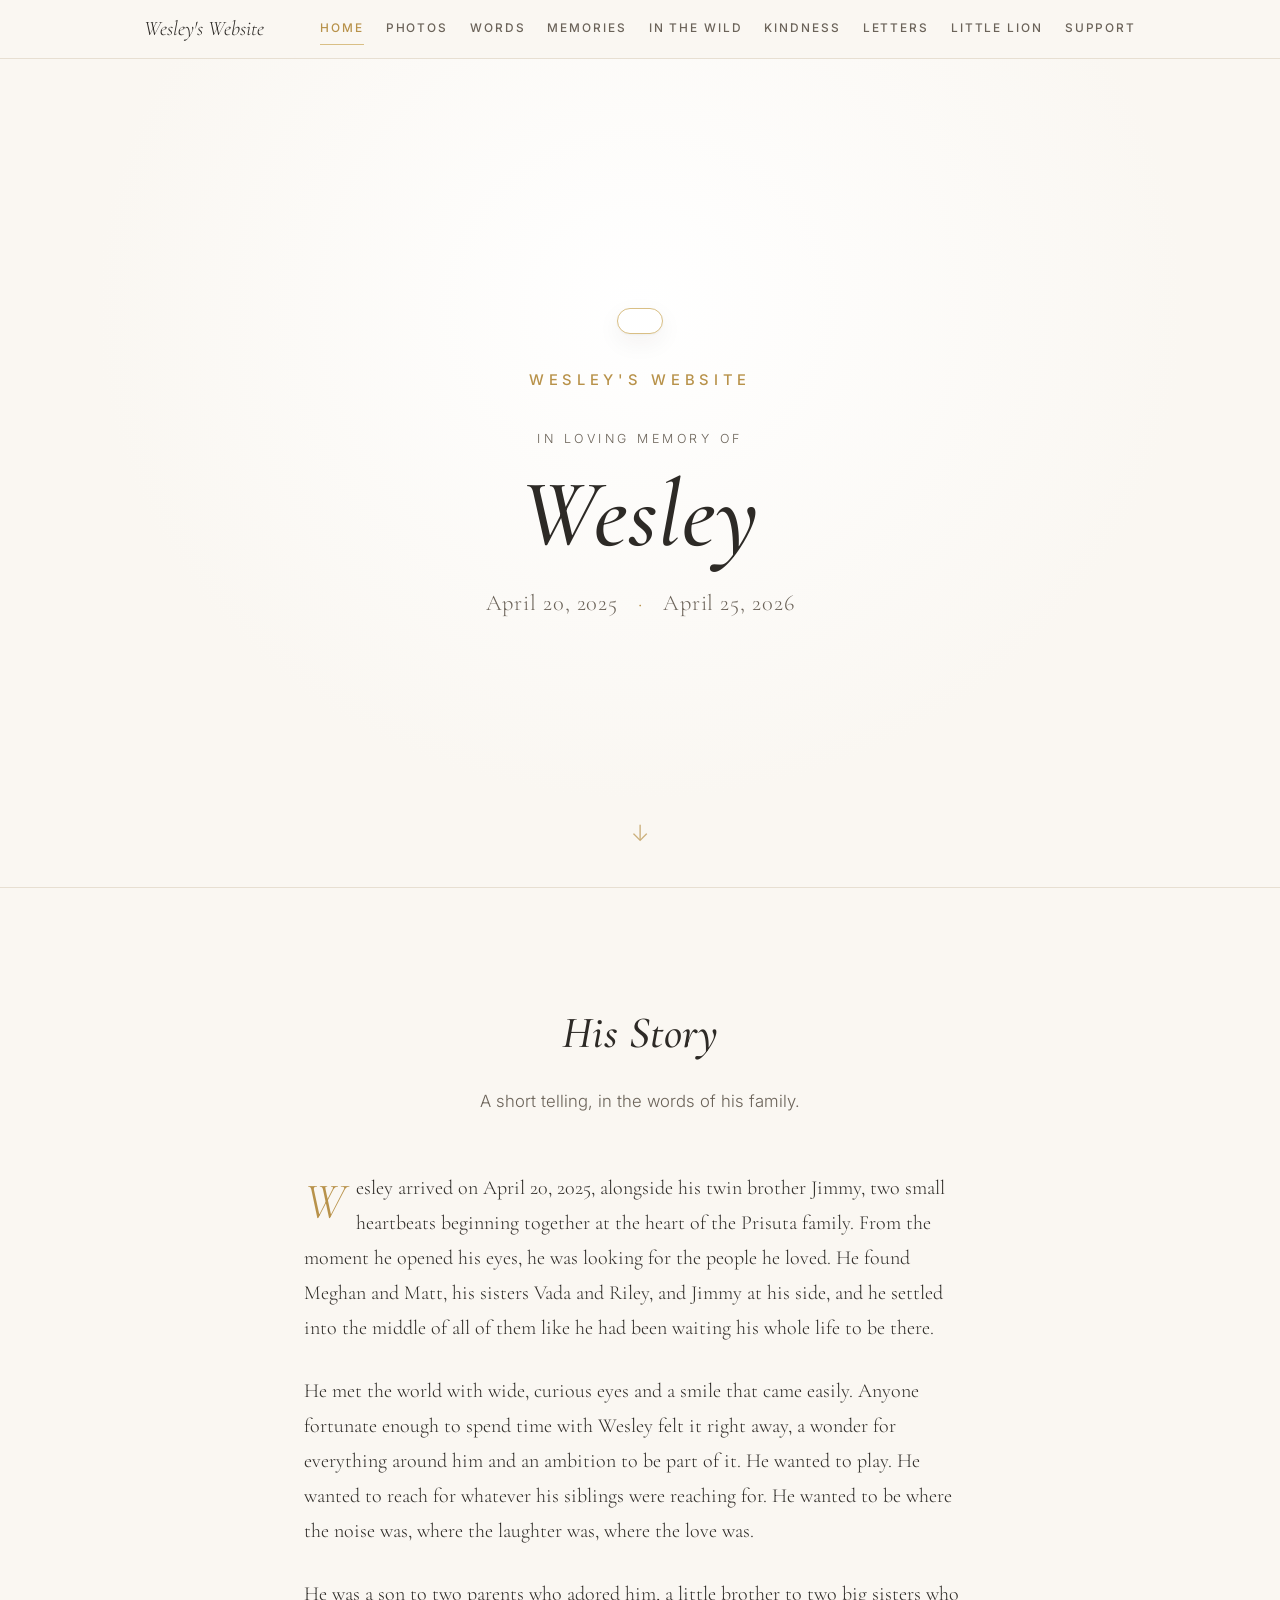
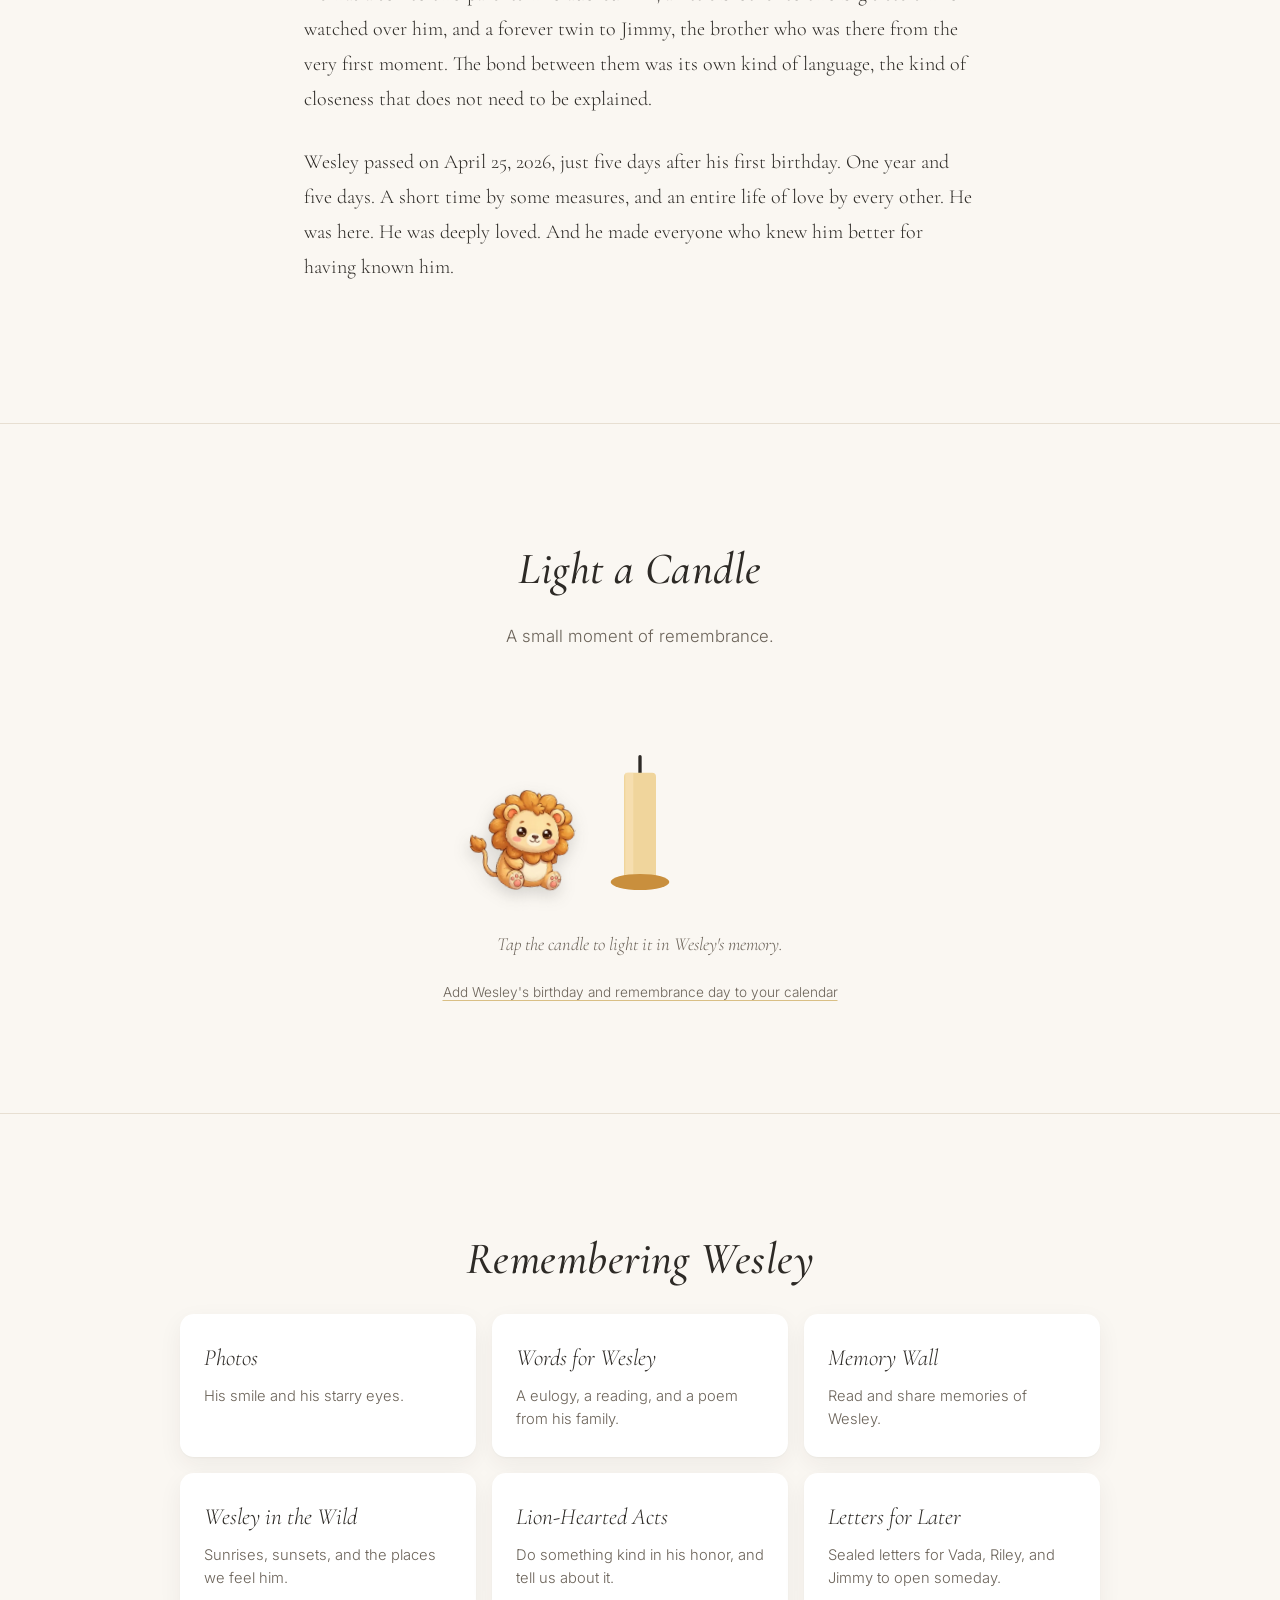
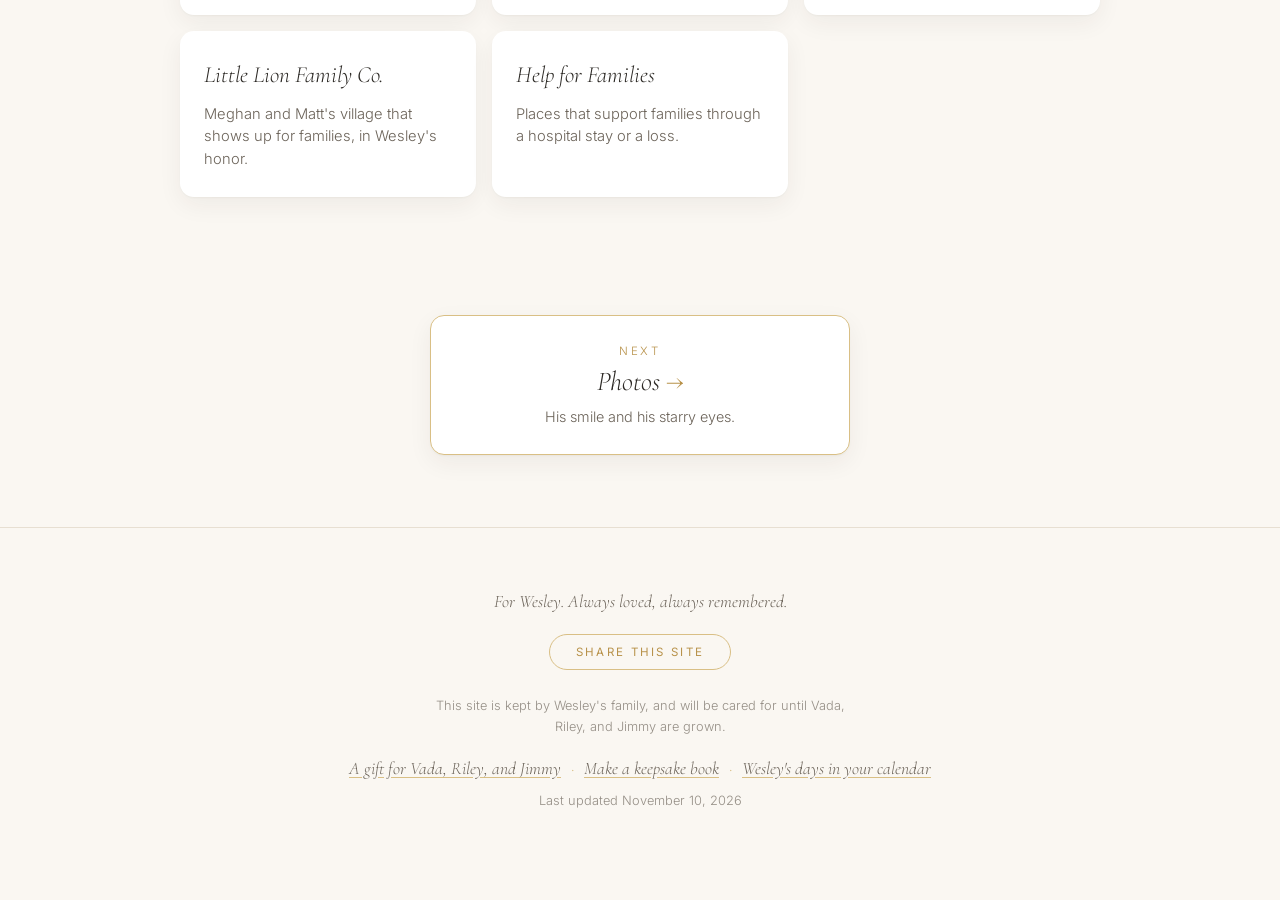
==== commit b55e1126: "Little Lion: credit Meghan and Matt as founders Also drops the unconfirmed timing in the story and c" ====
--- a/index.html
+++ b/index.html
@@ -166,7 +166,7 @@
                     </a>
                     <a class="explore-card" href="little-lion.html">
                         <span class="explore-title">Little Lion Family Co.</span>
-                        <span class="explore-text">Meghan's village that shows up for families, in Wesley's honor.</span>
+                        <span class="explore-text">Meghan and Matt's village that shows up for families, in Wesley's honor.</span>
                     </a>
                     <a class="explore-card" href="support.html">
                         <span class="explore-title">Help for Families</span>
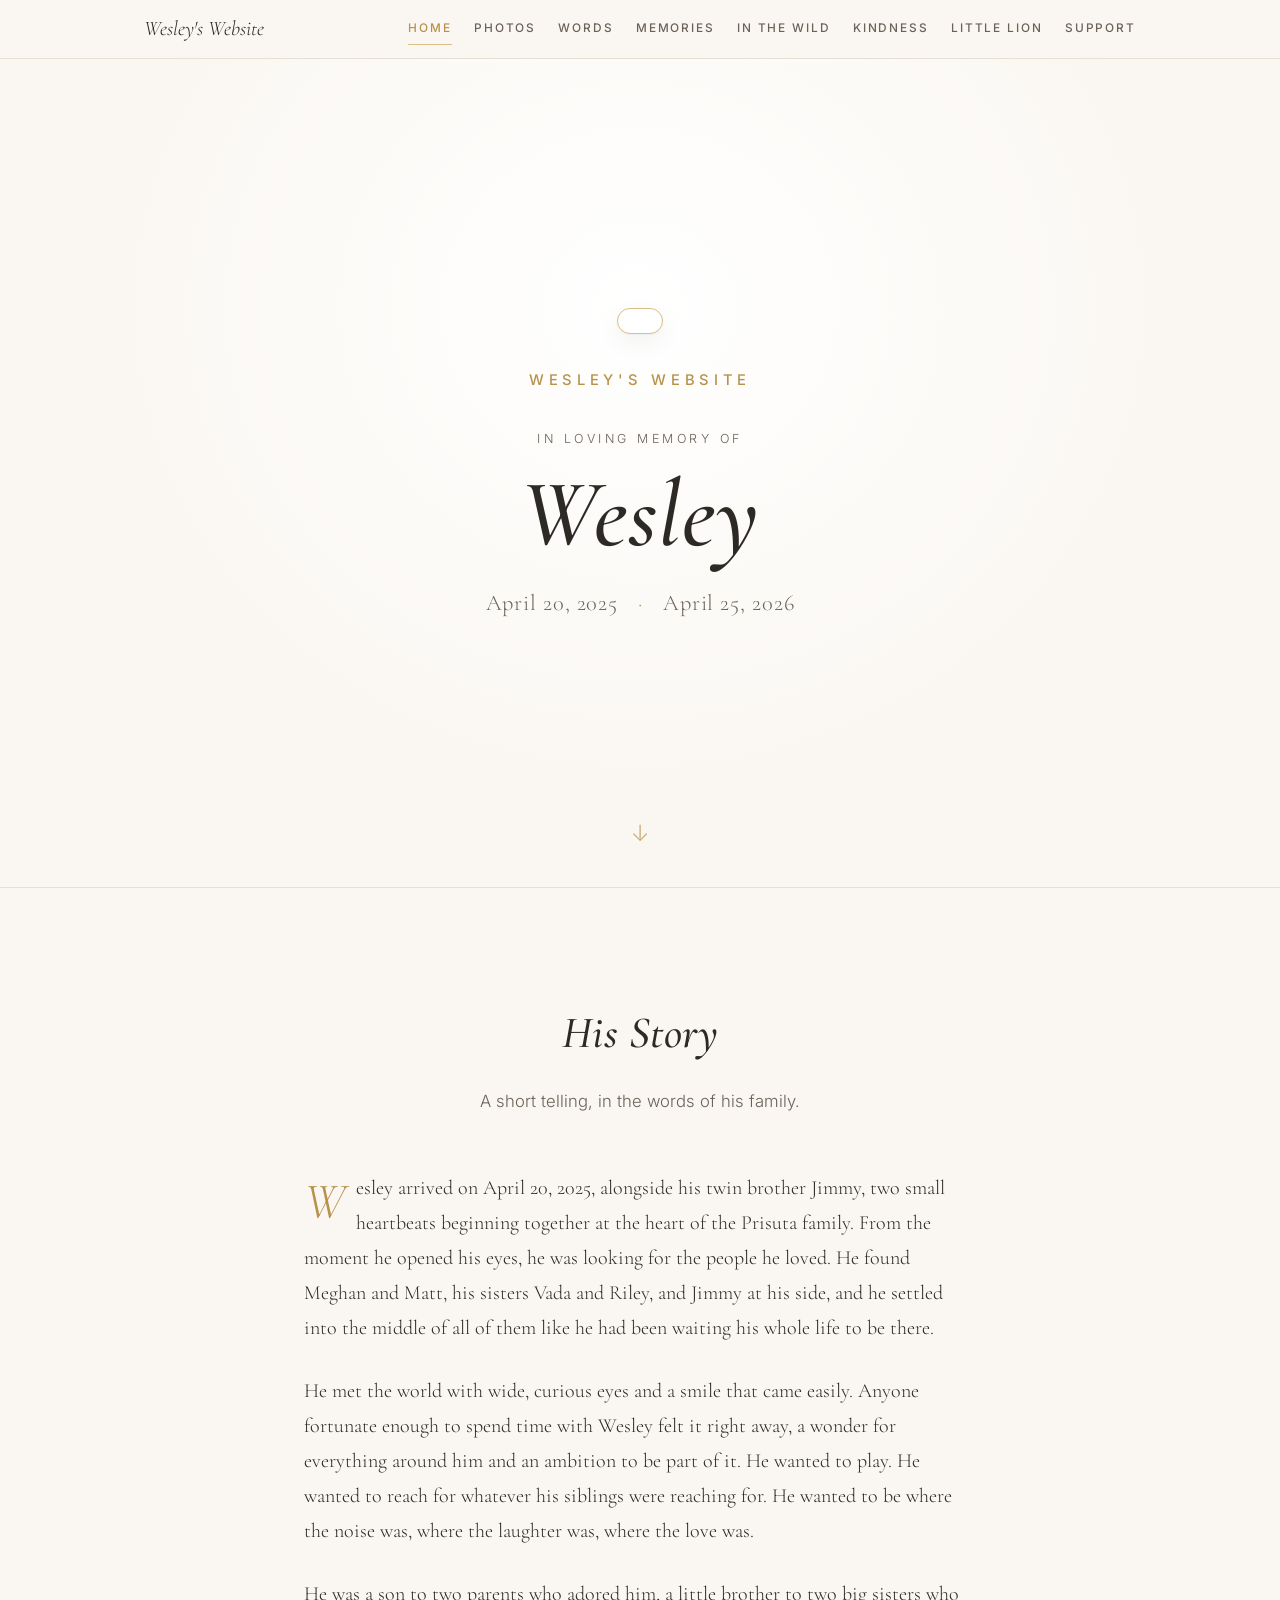
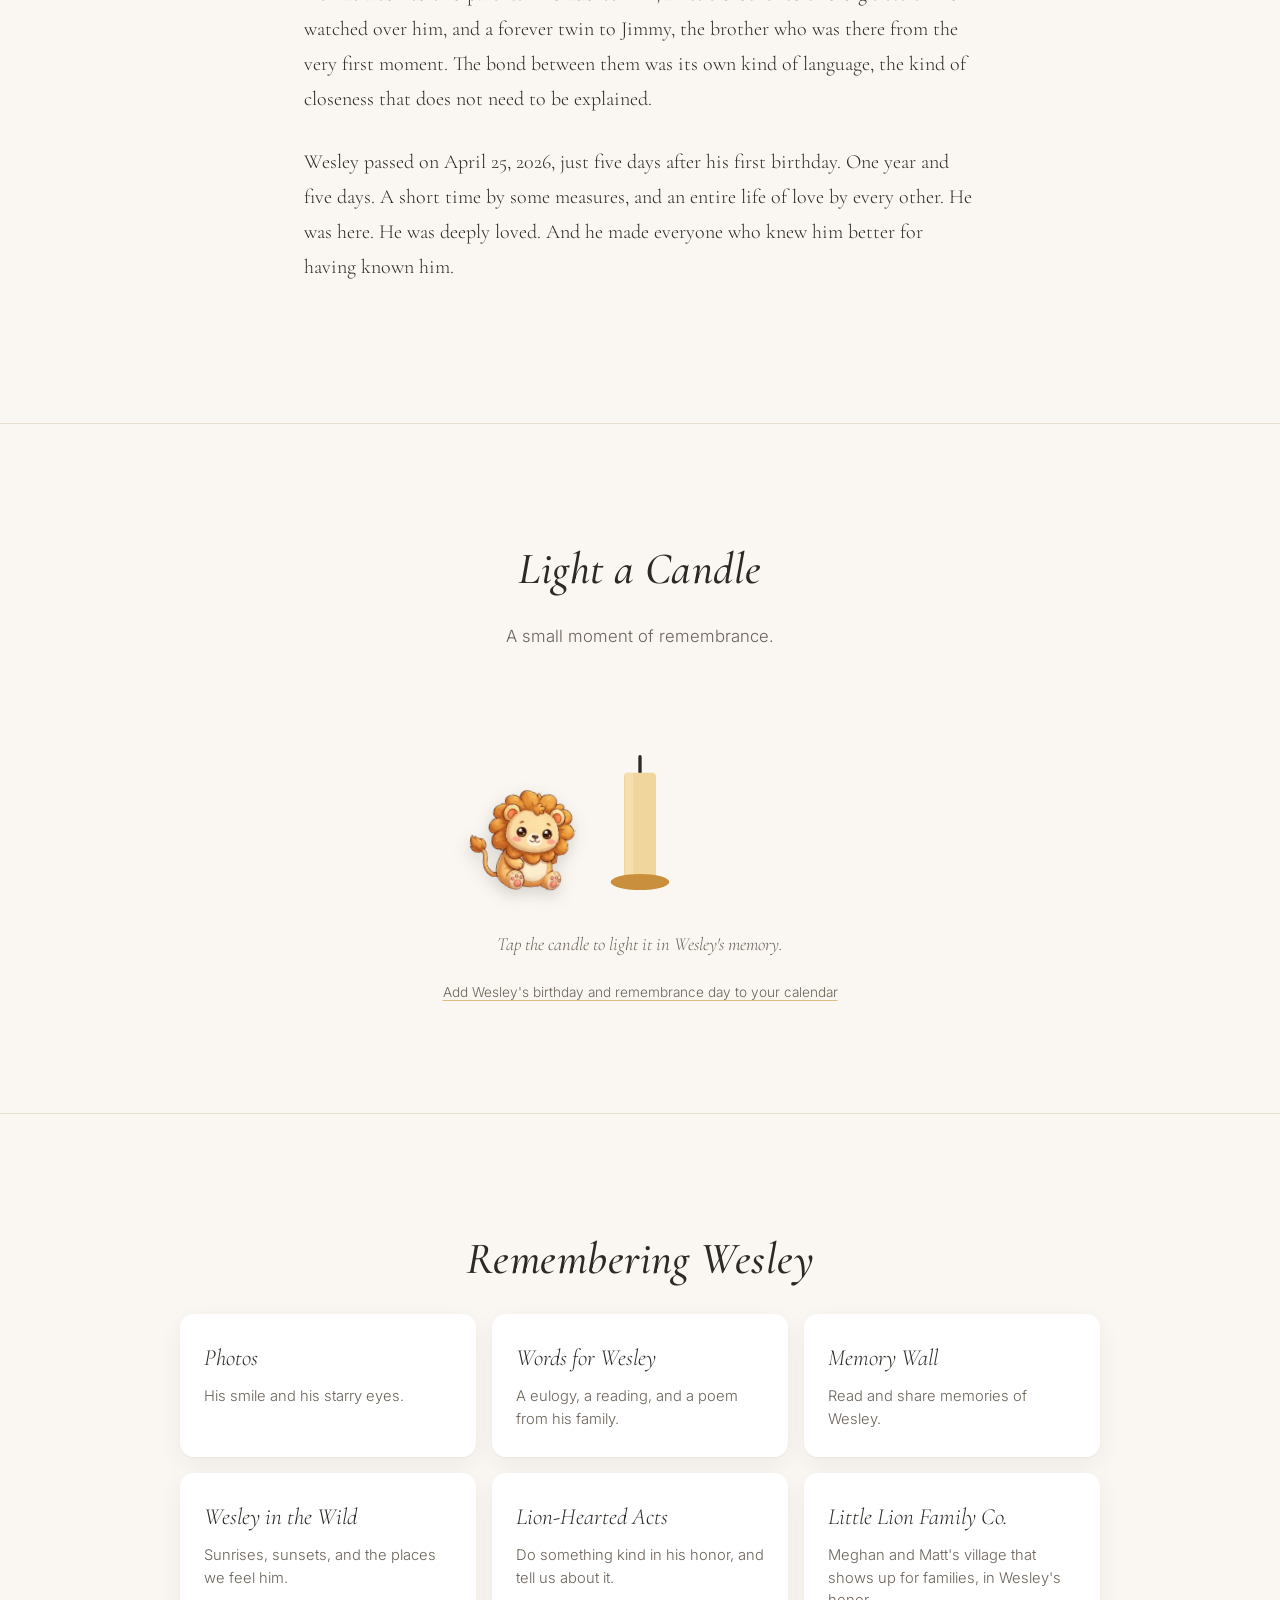
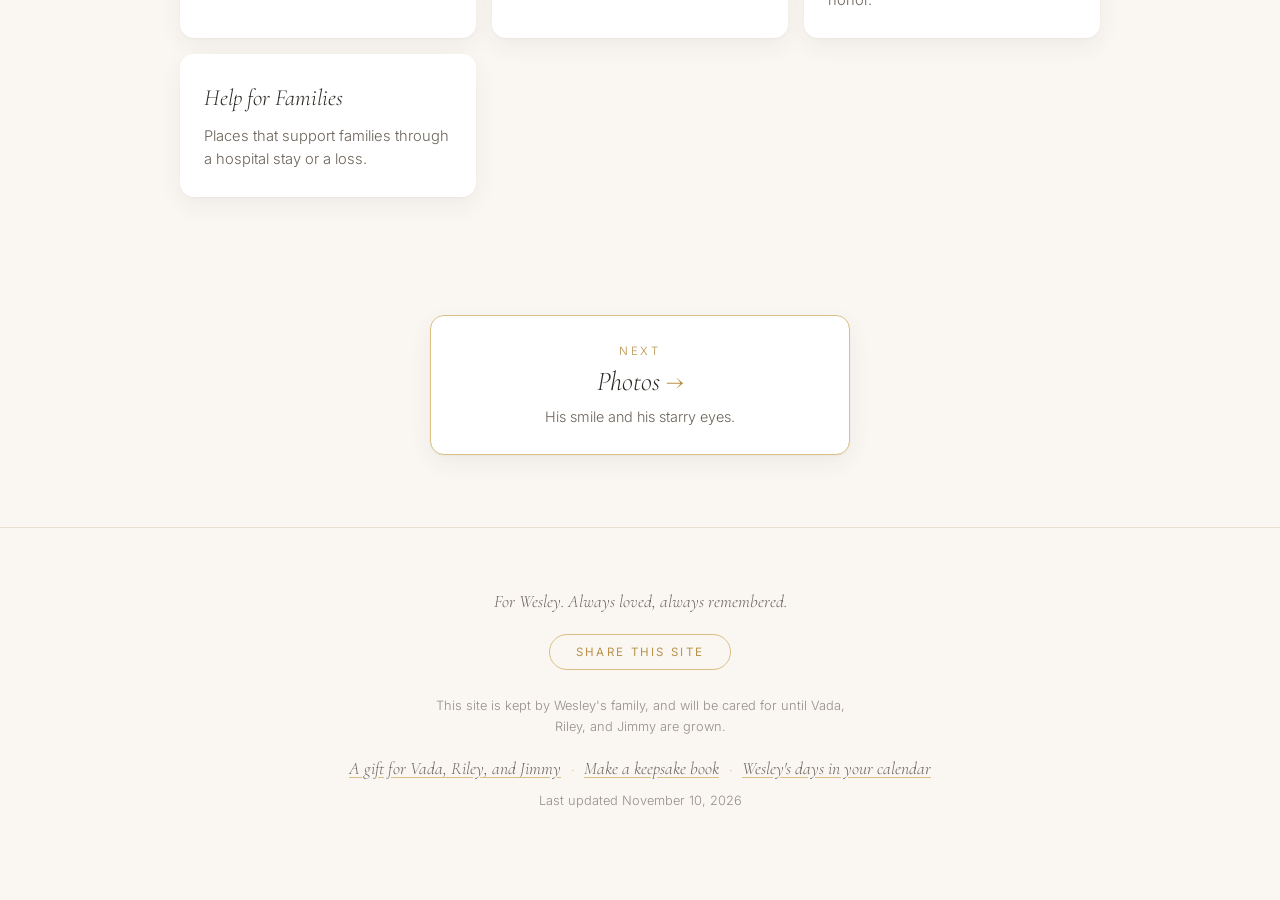
==== commit 7918b7da: "Remove the Letters for Later section The page, menu link, home card, form, and letter submission rou" ====
--- a/index.html
+++ b/index.html
@@ -40,7 +40,6 @@
                 <a href="memories.html" data-nav="memories">Memories</a>
                 <a href="wild.html" data-nav="wild">In the Wild</a>
                 <a href="kindness.html" data-nav="kindness">Kindness</a>
-                <a href="letters.html" data-nav="letters">Letters</a>
                 <a href="little-lion.html" data-nav="little-lion">Little Lion</a>
                 <a href="support.html" data-nav="support">Support</a>
             </div>
@@ -160,10 +159,6 @@
                         <span class="explore-title">Lion-Hearted Acts</span>
                         <span class="explore-text">Do something kind in his honor, and tell us about it.</span>
                     </a>
-                    <a class="explore-card" href="letters.html">
-                        <span class="explore-title">Letters for Later</span>
-                        <span class="explore-text">Sealed letters for Vada, Riley, and Jimmy to open someday.</span>
-                    </a>
                     <a class="explore-card" href="little-lion.html">
                         <span class="explore-title">Little Lion Family Co.</span>
                         <span class="explore-text">Meghan and Matt's village that shows up for families, in Wesley's honor.</span>
--- a/styles.css
+++ b/styles.css
@@ -791,102 +791,6 @@
     color: var(--gold);
     font-weight: 500;
     font-size: 1.15rem;
-}
-
-/* ---------- Letters for Later ---------- */
-.letters-list {
-    display: grid;
-    gap: 18px;
-    margin-top: 36px;
-}
-
-.letter-card {
-    background: #fff;
-    border: 1px solid var(--line);
-    border-radius: var(--radius);
-    padding: 32px;
-    box-shadow: var(--shadow);
-    position: relative;
-}
-
-.letter-card.locked {
-    background: var(--bg-soft);
-    text-align: center;
-    border-style: dashed;
-    border-color: var(--gold-soft);
-}
-
-.letter-meta {
-    font-size: 0.72rem;
-    text-transform: uppercase;
-    letter-spacing: 0.2em;
-    color: var(--ink-soft);
-    margin: 0 0 8px;
-}
-
-.letter-title {
-    font-family: 'Cormorant Garamond', Georgia, serif;
-    font-style: italic;
-    font-size: 1.7rem;
-    color: var(--ink);
-    margin: 0 0 16px;
-    font-weight: 500;
-}
-
-.letter-seal {
-    font-size: 2.6rem;
-    color: var(--gold);
-    line-height: 1;
-    margin-bottom: 14px;
-}
-
-.letter-countdown {
-    font-family: 'Cormorant Garamond', Georgia, serif;
-    font-style: italic;
-    color: var(--gold);
-    font-size: 1.05rem;
-    margin: 0;
-}
-
-.letter-countdown-small {
-    color: var(--ink-soft);
-    font-size: 0.9rem;
-    margin: 4px 0 0;
-}
-
-.letter-body {
-    font-family: 'Cormorant Garamond', Georgia, serif;
-    font-size: 1.18rem;
-    line-height: 1.75;
-    color: var(--ink);
-    white-space: pre-line;
-    margin: 0;
-}
-
-.letter-signature {
-    font-style: italic;
-    color: var(--ink-soft);
-    margin: 18px 0 0;
-    text-align: right;
-    font-family: 'Cormorant Garamond', Georgia, serif;
-}
-
-.letters-empty {
-    text-align: center;
-    color: var(--ink-soft);
-    font-style: italic;
-    font-family: 'Cormorant Garamond', Georgia, serif;
-    font-size: 1.05rem;
-    padding: 40px 0;
-    margin: 0;
-}
-
-.letters-empty code {
-    font-family: 'SF Mono', Menlo, Consolas, monospace;
-    font-size: 0.85em;
-    background: var(--bg-soft);
-    padding: 2px 6px;
-    border-radius: 4px;
 }
 
 /* ---------- Memory Wall ---------- */
@@ -2338,8 +2242,7 @@
 .footer-links span { color: var(--gold-soft); }
 
 /* ---------- Lion-hearted acts ---------- */
-.acts-count,
-.letters-count {
+.acts-count {
     text-align: center;
     margin: -8px 0 32px;
     font-family: 'Cormorant Garamond', Georgia, serif;
@@ -2411,38 +2314,10 @@
 
 .acts-ideas a { color: var(--gold); }
 
-#act-form,
-#letter-form {
+#act-form {
     max-width: 560px;
     margin-left: auto;
     margin-right: auto;
-}
-
-/* ---------- Letters ---------- */
-.letter-quick {
-    display: flex;
-    flex-wrap: wrap;
-    gap: 8px;
-    margin-top: -8px;
-}
-
-.memory-form .letter-quick button {
-    padding: 7px 14px;
-    font-size: 0.68rem;
-    letter-spacing: 0.12em;
-    color: var(--gold);
-    background: #fff;
-    border: 1px solid var(--gold-soft);
-    justify-self: auto;
-}
-
-.memory-form .letter-quick button:hover {
-    color: #fff;
-    background: var(--gold);
-}
-
-.letter-form .form-note {
-    line-height: 1.6;
 }
 
 /* ---------- Help for families ---------- */
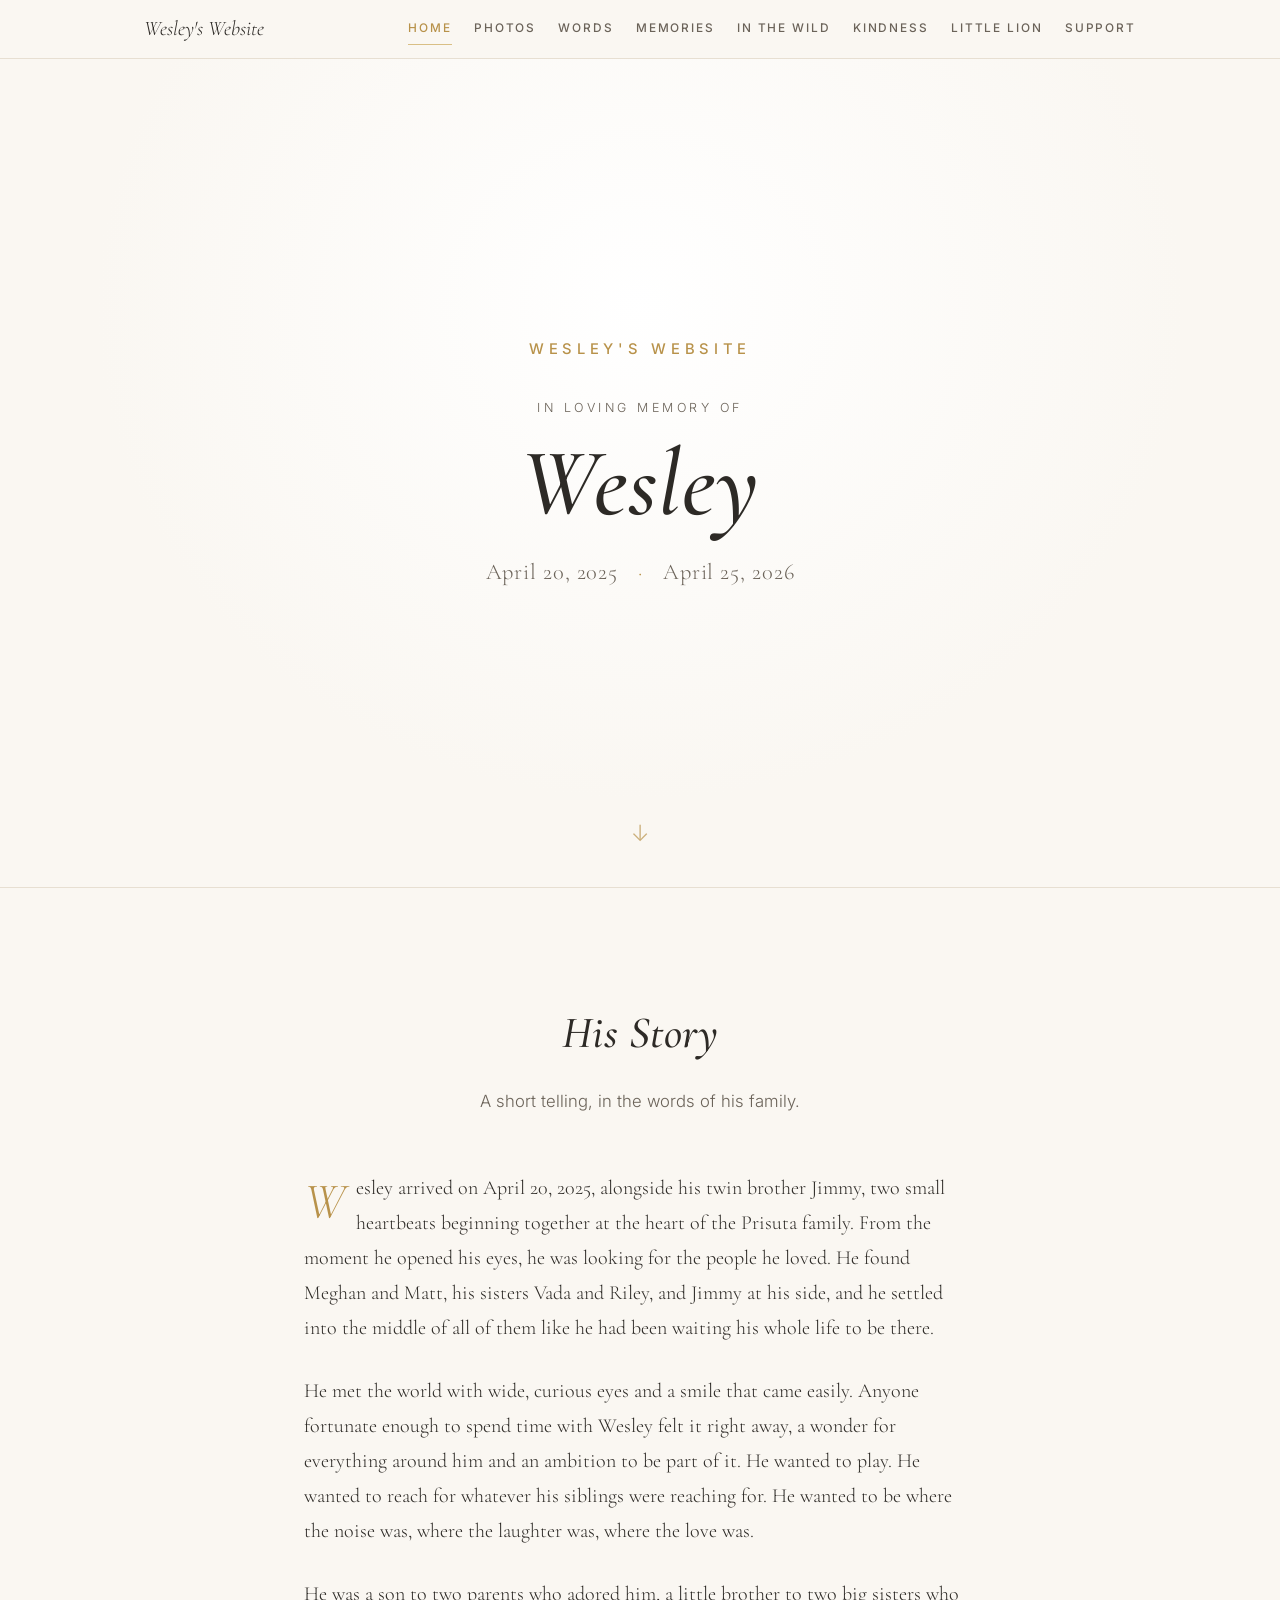
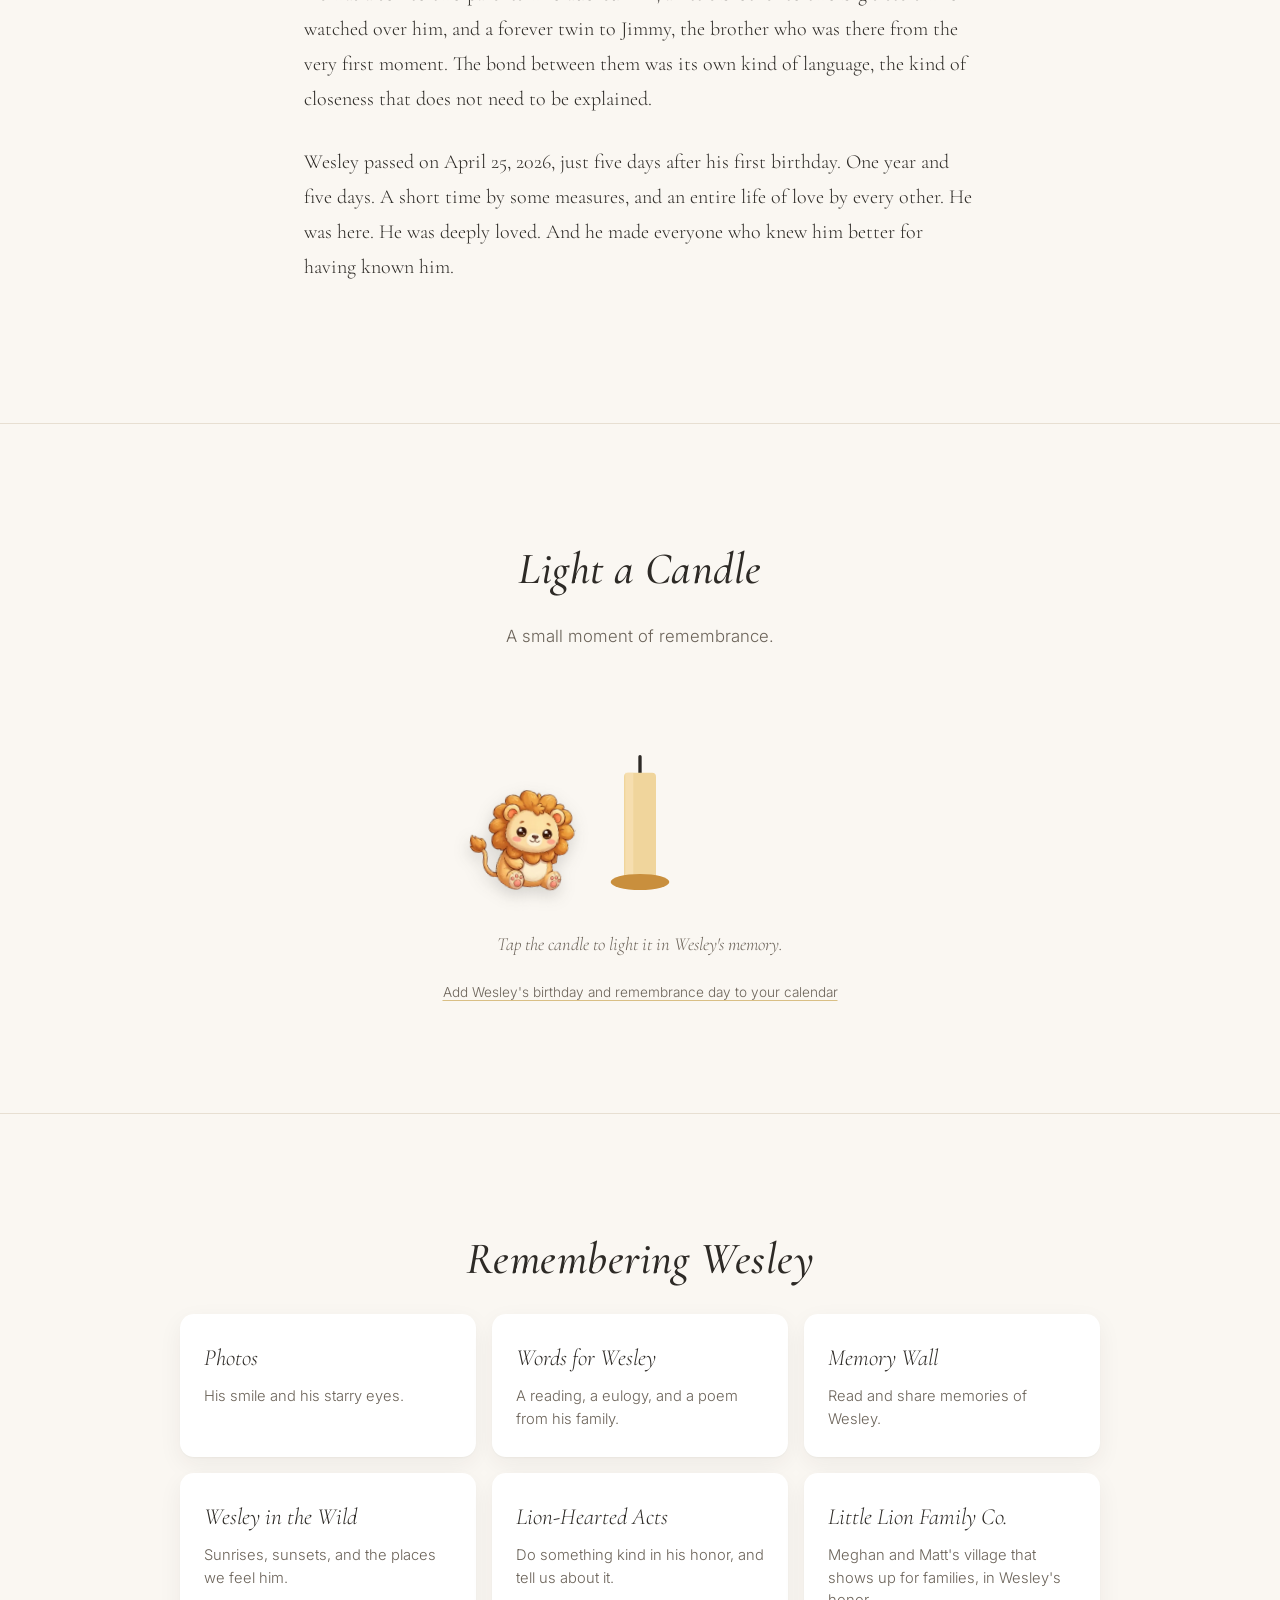
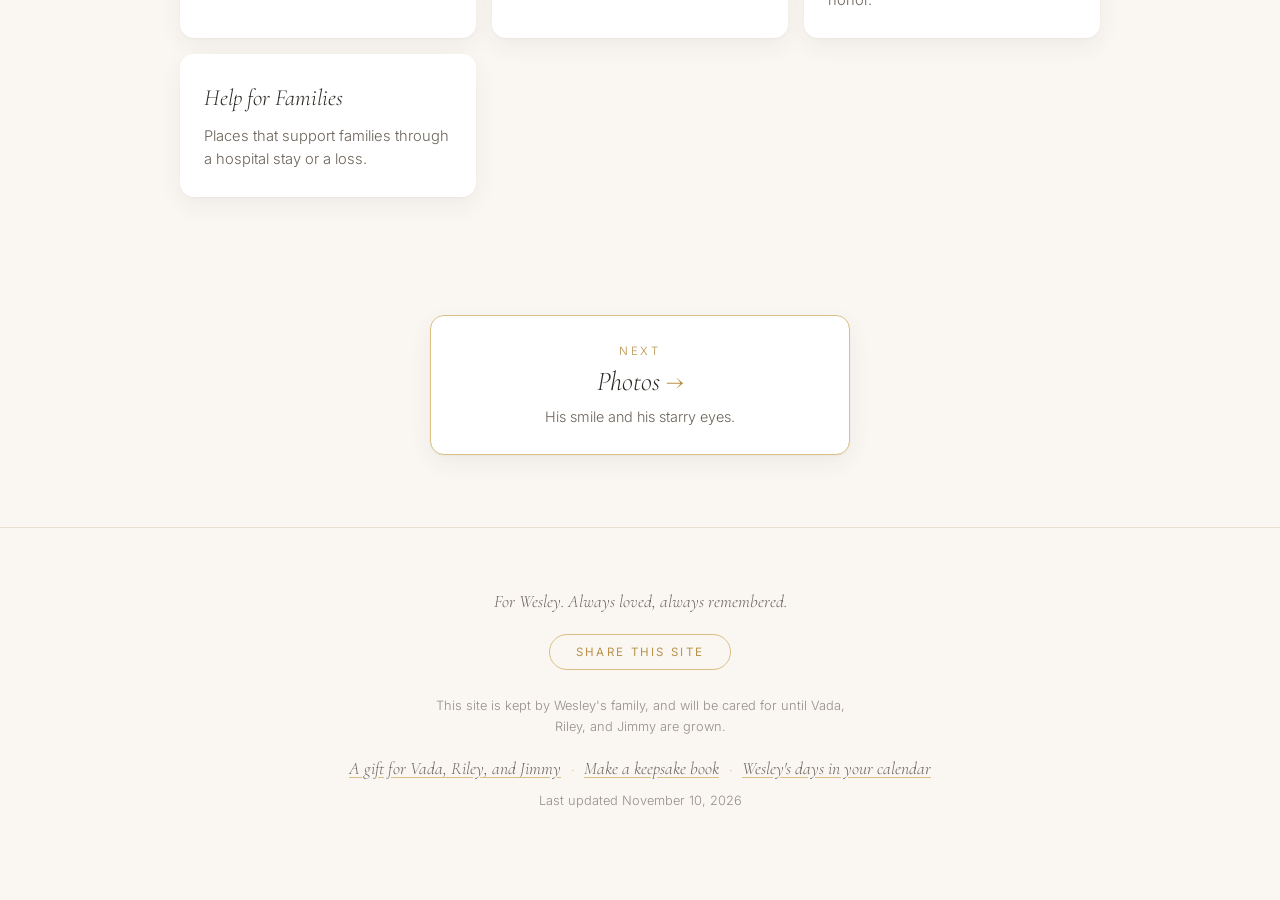
==== commit c58f5973: "Words: open with Grief Is Like Glitter, then Uncle Andrew's eulogy Co-Authored-By: Claude Opus 5.5 <" ====
--- a/index.html
+++ b/index.html
@@ -14,15 +14,15 @@
     <meta property="og:site_name" content="Wesley's Website" />
     <meta property="og:title" content="Wesley's Website | In Loving Memory" />
     <meta property="og:description" content="In loving memory of Wesley, April 20, 2025 to April 25, 2026. His story, his smile, and the words of the family who love him." />
-    <meta property="og:image" content="https://wesleywallet.mcgreevyandrew.workers.dev/assets/og-image.png" />
+    <meta property="og:image" content="https://wesleys-website.com/assets/og-image.png" />
     <meta property="og:image:width" content="1200" />
     <meta property="og:image:height" content="630" />
     <meta property="og:image:alt" content="A stuffed lion with the title Wesley's Website." />
-    <meta property="og:url" content="https://wesleywallet.mcgreevyandrew.workers.dev/" />
+    <meta property="og:url" content="https://wesleys-website.com/" />
     <meta name="twitter:card" content="summary_large_image" />
     <meta name="twitter:title" content="Wesley's Website | In Loving Memory" />
     <meta name="twitter:description" content="In loving memory of Wesley, April 20, 2025 to April 25, 2026. His story, his smile, and the words of the family who love him." />
-    <meta name="twitter:image" content="https://wesleywallet.mcgreevyandrew.workers.dev/assets/og-image.png" />
+    <meta name="twitter:image" content="https://wesleys-website.com/assets/og-image.png" />
 
     <link rel="preconnect" href="https://fonts.googleapis.com" />
     <link rel="preconnect" href="https://fonts.gstatic.com" crossorigin />
@@ -145,7 +145,7 @@
                     </a>
                     <a class="explore-card" href="words.html">
                         <span class="explore-title">Words for Wesley</span>
-                        <span class="explore-text">A eulogy, a reading, and a poem from his family.</span>
+                        <span class="explore-text">A reading, a eulogy, and a poem from his family.</span>
                     </a>
                     <a class="explore-card" href="memories.html">
                         <span class="explore-title">Memory Wall</span>
--- a/styles.css
+++ b/styles.css
@@ -34,6 +34,11 @@
     line-height: 1.6;
     -webkit-font-smoothing: antialiased;
     -moz-osx-font-smoothing: grayscale;
+}
+
+/* Anything marked hidden stays hidden, even if a class gives it a layout. */
+[hidden] {
+    display: none !important;
 }
 
 /* ---------- Floating background ---------- */
@@ -1606,69 +1611,6 @@
     line-height: 1;
     padding: 6px 10px;
     cursor: pointer;
-}
-
-/* Blended sunrise */
-.sr-mesh-frame {
-    max-width: 1100px;
-    margin: 0 auto;
-    border-radius: var(--radius);
-    overflow: hidden;
-    box-shadow: 0 2px 4px rgba(45, 42, 38, 0.06), 0 18px 40px rgba(45, 42, 38, 0.16);
-    background: #2d2a26;
-}
-
-.sr-blend-status {
-    margin: 0;
-    padding: 120px 20px;
-    text-align: center;
-    color: #f3ede4;
-    font-family: 'Cormorant Garamond', Georgia, serif;
-    font-style: italic;
-    font-size: 1.3rem;
-}
-
-.sr-mesh-frame canvas {
-    display: block;
-    width: 100%;
-    height: auto;
-}
-
-.sr-mesh-actions {
-    display: flex;
-    justify-content: center;
-    gap: 10px;
-    margin: 18px 0 6px;
-    flex-wrap: wrap;
-}
-
-.sr-chip {
-    font-family: 'Inter', sans-serif;
-    font-size: 0.72rem;
-    letter-spacing: 0.16em;
-    text-transform: uppercase;
-    color: var(--gold);
-    background: #fff;
-    border: 1px solid var(--gold-soft);
-    border-radius: 999px;
-    padding: 9px 20px;
-    cursor: pointer;
-}
-
-.sr-chip:hover:not(:disabled) {
-    background: var(--gold);
-    border-color: var(--gold);
-    color: #fff;
-}
-
-.sr-chip:disabled {
-    opacity: 0.5;
-    cursor: default;
-}
-
-[data-panel="mesh"] .form-note,
-[data-panel="mesh"] + .sunset-empty {
-    text-align: center;
 }
 
 @media (max-width: 600px) {
@@ -2443,6 +2385,11 @@
     .sr-map { height: 360px; }
 }
 
+/* Warm the map's colors so it sits with the rest of the page */
+.sr-map .leaflet-tile-pane {
+    filter: sepia(0.25) saturate(0.85) brightness(1.03);
+}
+
 .sr-map-pop img {
     display: block;
     width: 200px;
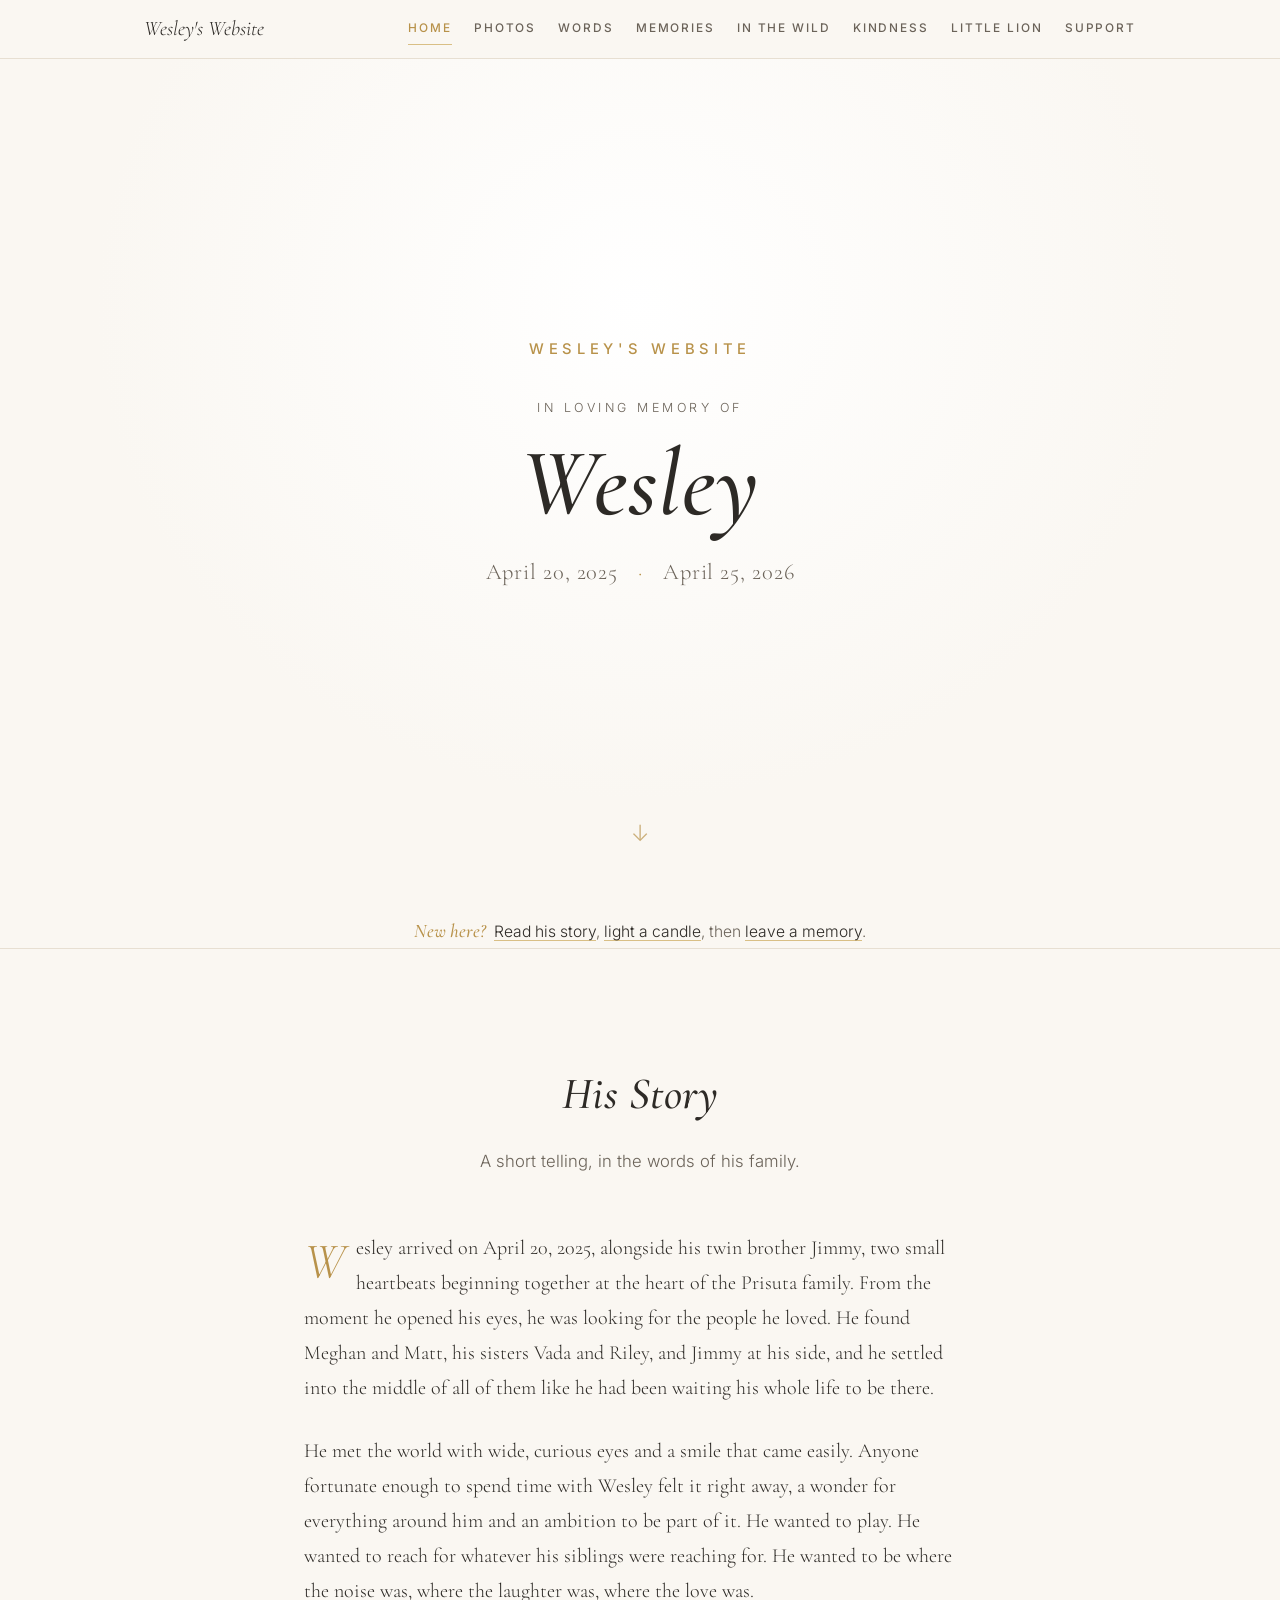
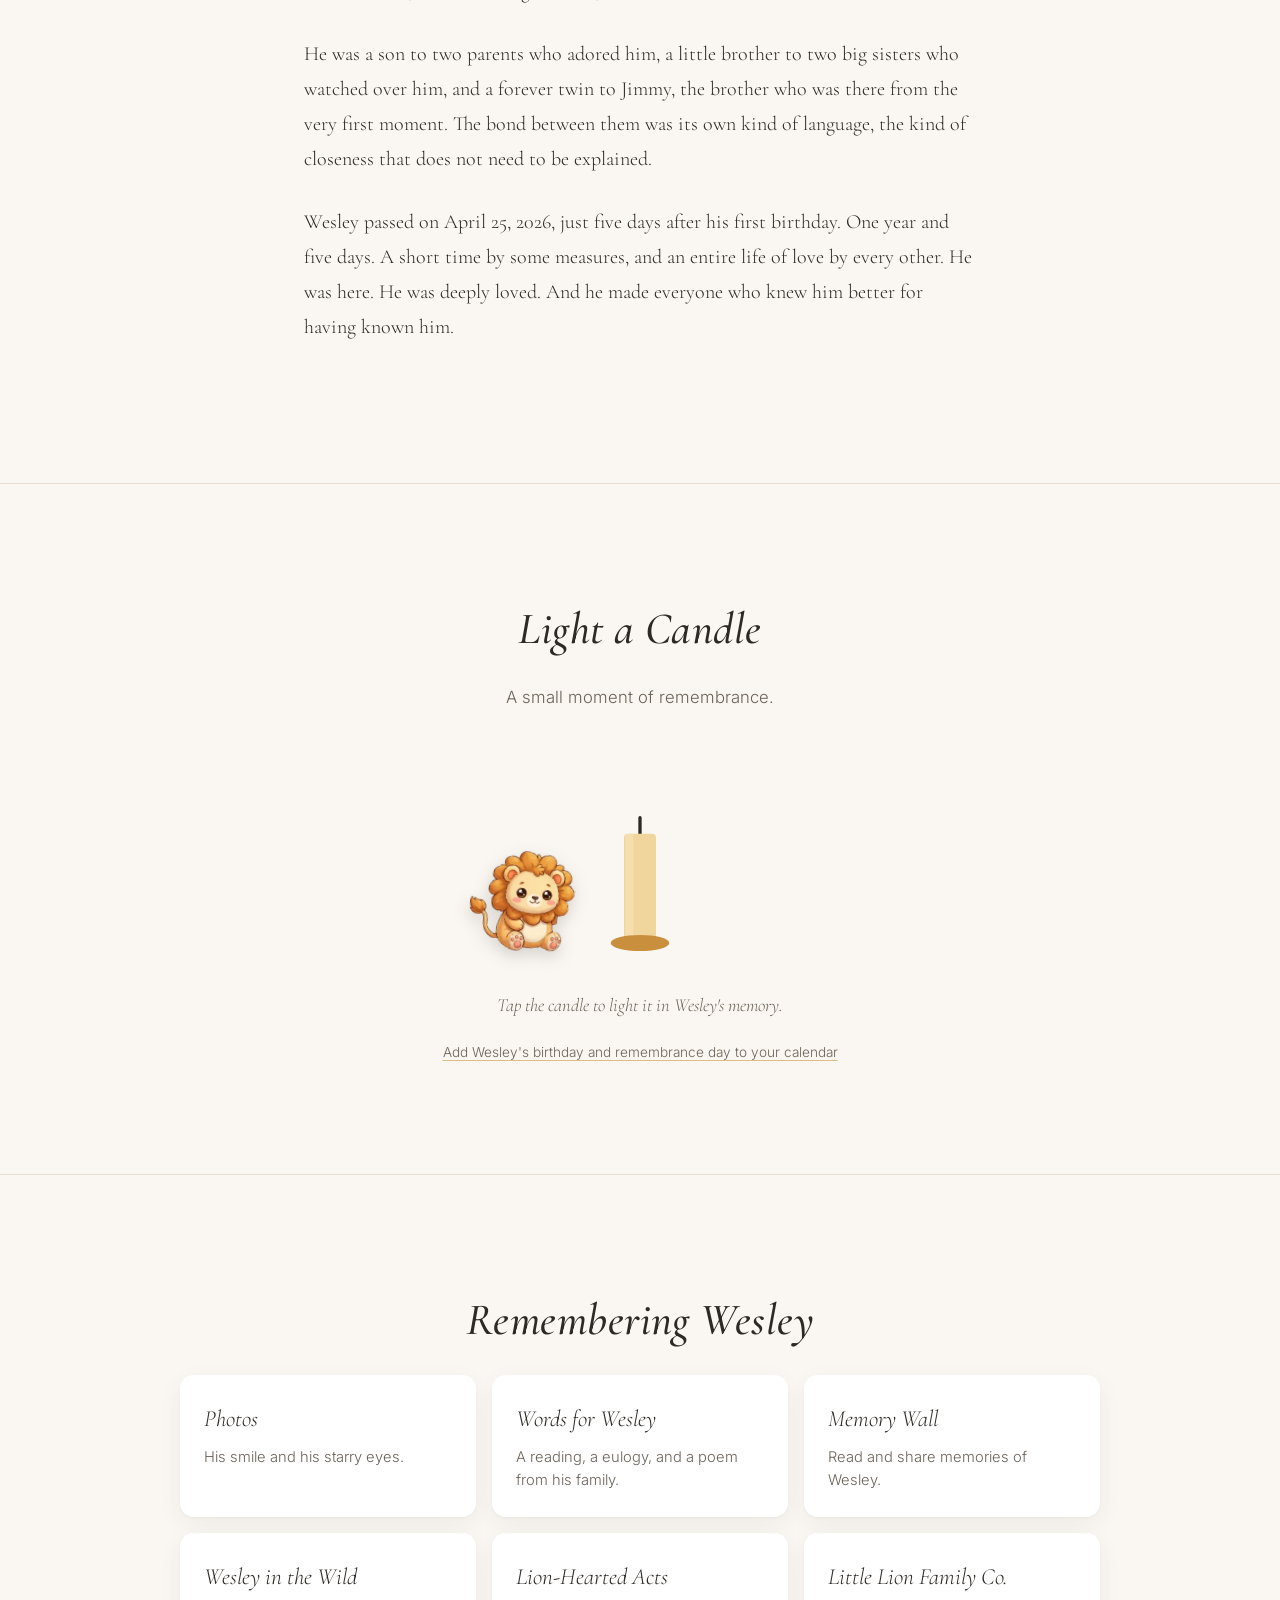
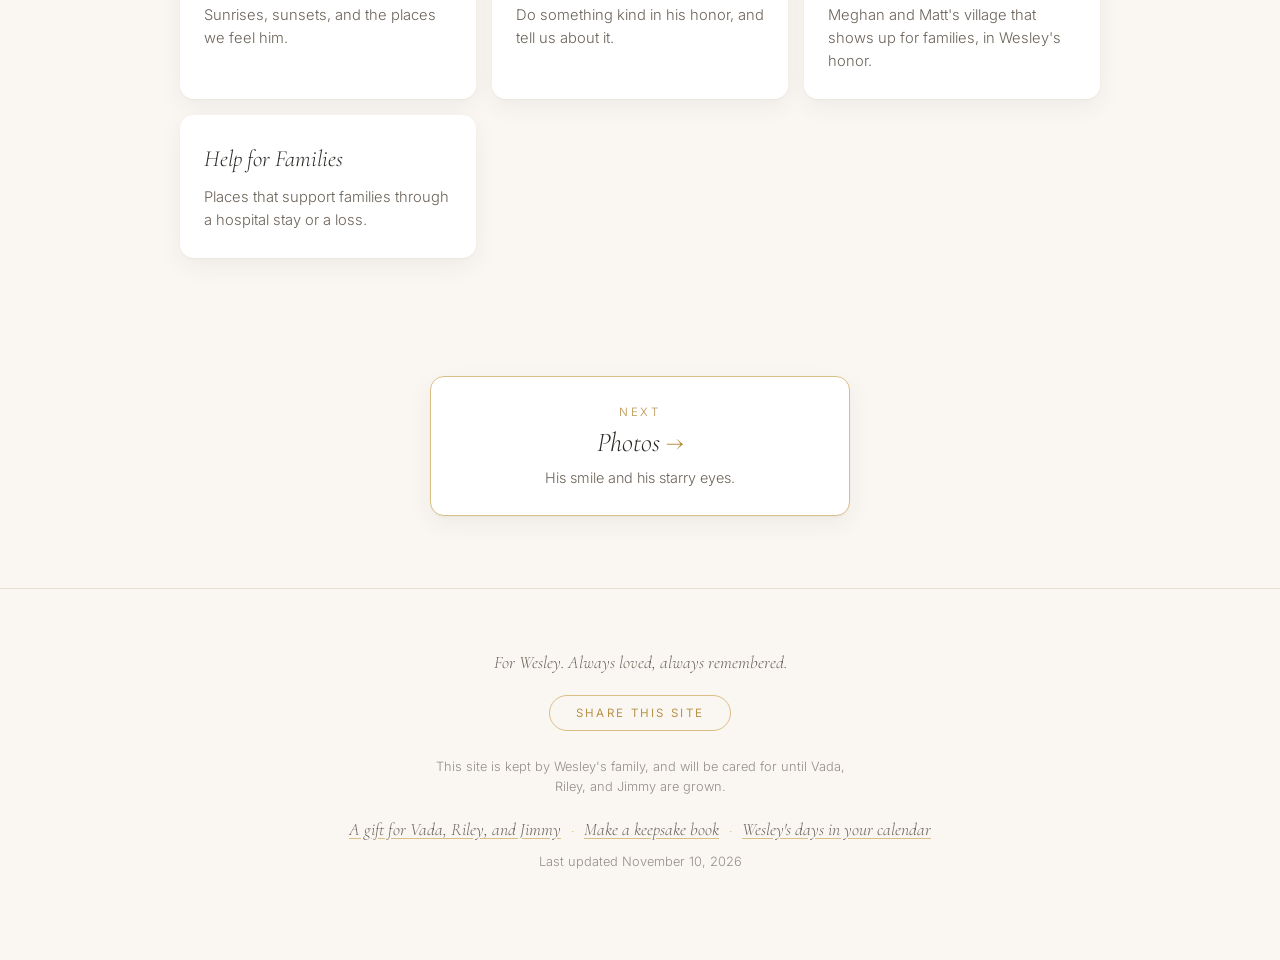
==== commit 012b2848: "Add start-here line, what's new, candle messages, and photo captions - Home: a 'New here?' line and " ====
--- a/index.html
+++ b/index.html
@@ -65,6 +65,21 @@
     </header>
 
     <main>
+        <section class="welcome" id="welcome" aria-label="Welcome">
+            <div class="container narrow">
+                <p class="start-here">
+                    <strong>New here?</strong>
+                    <a href="#story">Read his story</a>,
+                    <a href="#candle">light a candle</a>, then
+                    <a href="memories.html">leave a memory</a>.
+                </p>
+                <div class="whats-new" id="whats-new" hidden>
+                    <span class="whats-new-label">New lately</span>
+                    <span class="whats-new-items" id="whats-new-items"></span>
+                </div>
+            </div>
+        </section>
+
         <section id="story" class="section story">
             <div class="container narrow">
                 <h2 class="section-title">His Story</h2>
@@ -129,6 +144,19 @@
                     <span class="candle-count-noun" id="candle-count-noun">candles lit in his memory</span>
                 </p>
                 <p class="candle-today" id="candle-today" hidden></p>
+
+                <form class="candle-note" id="candle-note-form" hidden>
+                    <label for="candle-note-message">Leave a few words with your candle <em>(optional)</em></label>
+                    <input type="text" id="candle-note-message" name="message" required maxlength="140" placeholder="e.g. Thinking of you today, Wes" />
+                    <div class="candle-note-row">
+                        <input type="text" name="name" maxlength="80" autocomplete="name" placeholder="Your name (optional)" aria-label="Your name (optional)" />
+                        <button type="submit">Add</button>
+                    </div>
+                    <input type="text" name="website" class="hp-field" tabindex="-1" autocomplete="off" aria-hidden="true" />
+                    <p class="form-note">Your words will appear here after a quick look.</p>
+                </form>
+
+                <div class="candle-notes" id="candle-notes" hidden></div>
                 <p class="calendar-link">
                     <a href="assets/wesleys-days.ics" download>Add Wesley's birthday and remembrance day to your calendar</a>
                 </p>
--- a/styles.css
+++ b/styles.css
@@ -2515,3 +2515,233 @@
     .kb-section { page-break-before: always; }
     .will-reveal { opacity: 1 !important; transform: none !important; }
 }
+
+/* ---------- Wesley alongside (faded photo on pages without photos) ---------- */
+.companion {
+    position: fixed;
+    right: 0;
+    bottom: 0;
+    width: min(36vw, 560px);
+    height: min(82vh, 760px);
+    pointer-events: none;
+    z-index: 0;
+    opacity: 0;
+    transition: opacity 1.6s ease;
+    -webkit-mask-image: radial-gradient(ellipse 62% 58% at 58% 42%, #000 38%, transparent 78%);
+    mask-image: radial-gradient(ellipse 62% 58% at 58% 42%, #000 38%, transparent 78%);
+}
+
+.companion.is-shown {
+    opacity: 0.2;
+}
+
+.companion img {
+    width: 100%;
+    height: 100%;
+    object-fit: cover;
+    object-position: 57% 30%;
+    filter: sepia(0.3) saturate(0.8) contrast(0.9);
+}
+
+/* Narrower screens: smaller and fainter, tucked in the lower corner. */
+@media (max-width: 900px) {
+    .companion {
+        width: 62vw;
+        height: 46vh;
+    }
+    .companion.is-shown { opacity: 0.16; }
+}
+
+@media (prefers-reduced-motion: reduce) {
+    .companion { transition: none; }
+}
+
+@media print {
+    .companion { display: none !important; }
+}
+
+/* ---------- Welcome strip (home) ---------- */
+.welcome {
+    position: relative;
+    z-index: 1;
+    padding: 28px 0 0;
+    text-align: center;
+}
+
+.start-here {
+    margin: 0;
+    color: var(--ink-soft);
+    font-size: 0.98rem;
+    line-height: 1.7;
+}
+
+.start-here strong {
+    font-family: 'Cormorant Garamond', Georgia, serif;
+    font-style: italic;
+    font-weight: 500;
+    font-size: 1.2rem;
+    color: var(--gold);
+    margin-right: 4px;
+}
+
+.start-here a,
+.whats-new-items a {
+    color: var(--ink);
+    text-decoration: underline;
+    text-decoration-color: var(--gold-soft);
+    text-underline-offset: 3px;
+}
+
+.start-here a:hover,
+.whats-new-items a:hover { color: var(--gold); }
+
+.whats-new {
+    display: inline-flex;
+    flex-wrap: wrap;
+    align-items: center;
+    justify-content: center;
+    gap: 6px 14px;
+    margin-top: 18px;
+    padding: 10px 20px;
+    background: #fff;
+    border: 1px solid var(--gold-soft);
+    border-radius: 18px;
+    box-shadow: var(--shadow);
+    font-size: 0.9rem;
+}
+
+.whats-new-label {
+    font-size: 0.68rem;
+    letter-spacing: 0.2em;
+    text-transform: uppercase;
+    color: var(--gold);
+}
+
+.whats-new-items {
+    display: inline-flex;
+    flex-wrap: wrap;
+    justify-content: center;
+    gap: 4px 10px;
+}
+
+.whats-new-items span { color: var(--gold-soft); }
+
+/* ---------- Words left with a candle ---------- */
+.candle-note {
+    max-width: 440px;
+    margin: 26px auto 0;
+    display: grid;
+    gap: 10px;
+    text-align: center;
+}
+
+.candle-note label {
+    font-family: 'Cormorant Garamond', Georgia, serif;
+    font-style: italic;
+    font-size: 1.1rem;
+    color: var(--ink-soft);
+}
+
+.candle-note input[type="text"] {
+    font: inherit;
+    font-size: 1rem;
+    padding: 11px 14px;
+    border: 1px solid var(--line);
+    border-radius: 6px;
+    background: #fff;
+    color: var(--ink);
+    width: 100%;
+    min-width: 0;
+}
+
+.candle-note input[type="text"]:focus {
+    outline: none;
+    border-color: var(--gold);
+    box-shadow: 0 0 0 3px rgba(184, 146, 74, 0.15);
+}
+
+.candle-note-row {
+    display: flex;
+    gap: 10px;
+}
+
+.candle-note button {
+    flex: 0 0 auto;
+    font-family: 'Inter', sans-serif;
+    font-size: 0.74rem;
+    font-weight: 500;
+    letter-spacing: 0.18em;
+    text-transform: uppercase;
+    padding: 0 22px;
+    border: 0;
+    border-radius: 999px;
+    background: var(--gold);
+    color: #fff;
+    cursor: pointer;
+}
+
+.candle-note button:hover:not(:disabled) { background: var(--ink); }
+.candle-note .form-note { margin: 0; }
+
+.candle-notes {
+    max-width: 520px;
+    margin: 30px auto 0;
+    display: grid;
+    gap: 10px;
+}
+
+.candle-note-item {
+    display: flex;
+    align-items: baseline;
+    gap: 10px;
+    margin: 0;
+    text-align: left;
+    font-family: 'Cormorant Garamond', Georgia, serif;
+    font-size: 1.12rem;
+    line-height: 1.5;
+    color: var(--ink);
+}
+
+.candle-note-item em {
+    font-family: 'Inter', sans-serif;
+    font-style: normal;
+    font-size: 0.78rem;
+    color: var(--ink-soft);
+    margin-left: 4px;
+    white-space: nowrap;
+}
+
+.candle-note-flame {
+    flex: 0 0 auto;
+    width: 8px;
+    height: 12px;
+    border-radius: 50% 50% 50% 50% / 60% 60% 40% 40%;
+    background: radial-gradient(circle at 50% 70%, #ffd87a, #ffb84a);
+    transform: translateY(1px);
+}
+
+/* ---------- Photo captions in the viewer ---------- */
+.lb-caption {
+    position: absolute;
+    left: 16px;
+    right: 16px;
+    bottom: 40px;
+    margin: 0;
+    text-align: center;
+    color: #f3ede4;
+    font-family: 'Cormorant Garamond', Georgia, serif;
+    font-style: italic;
+    font-size: 1.2rem;
+    text-shadow: 0 1px 6px rgba(0, 0, 0, 0.7);
+    pointer-events: none;
+}
+
+.lb-caption:empty { display: none; }
+
+@media (max-width: 600px) {
+    .whats-new-items { flex-direction: column; gap: 4px; }
+    .whats-new-items span { display: none; }
+}
+
+/* A darker backdrop so captions stay easy to read */
+.lightbox { background: rgba(30, 27, 23, 0.96); }
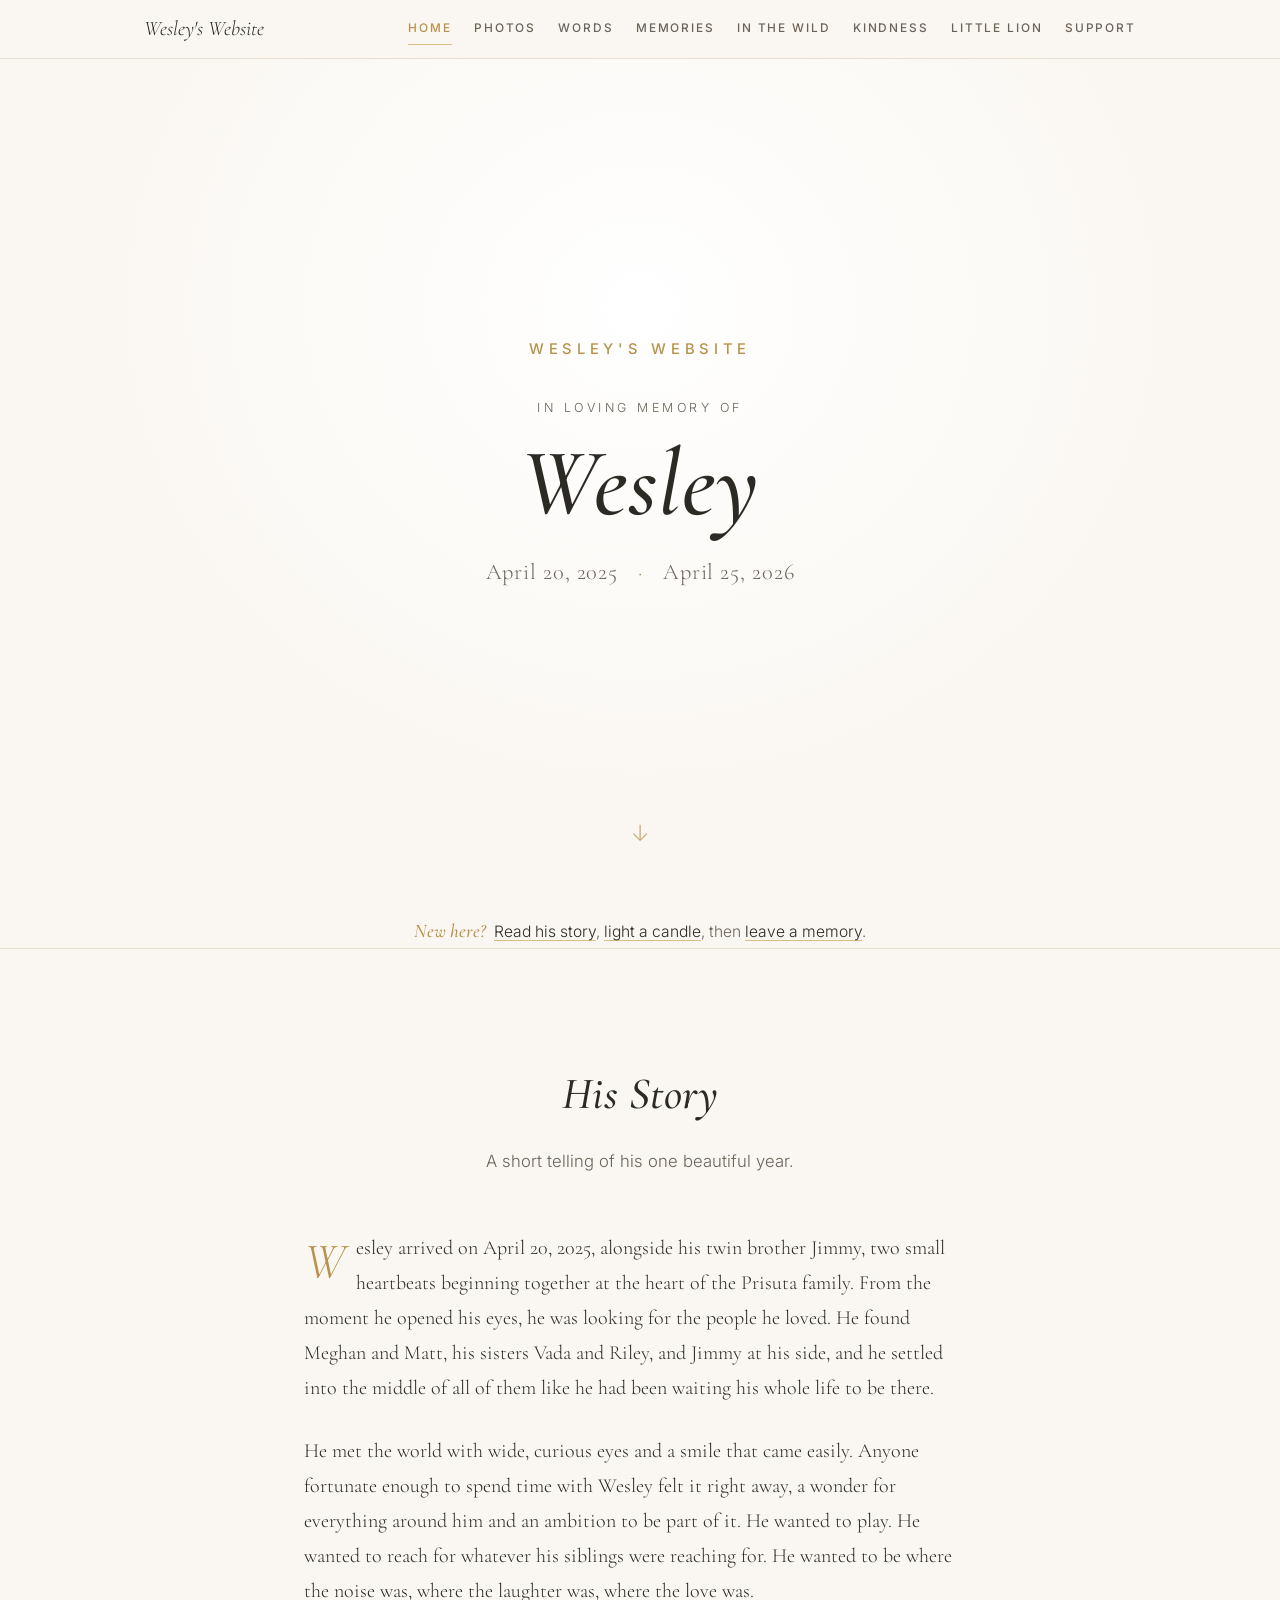
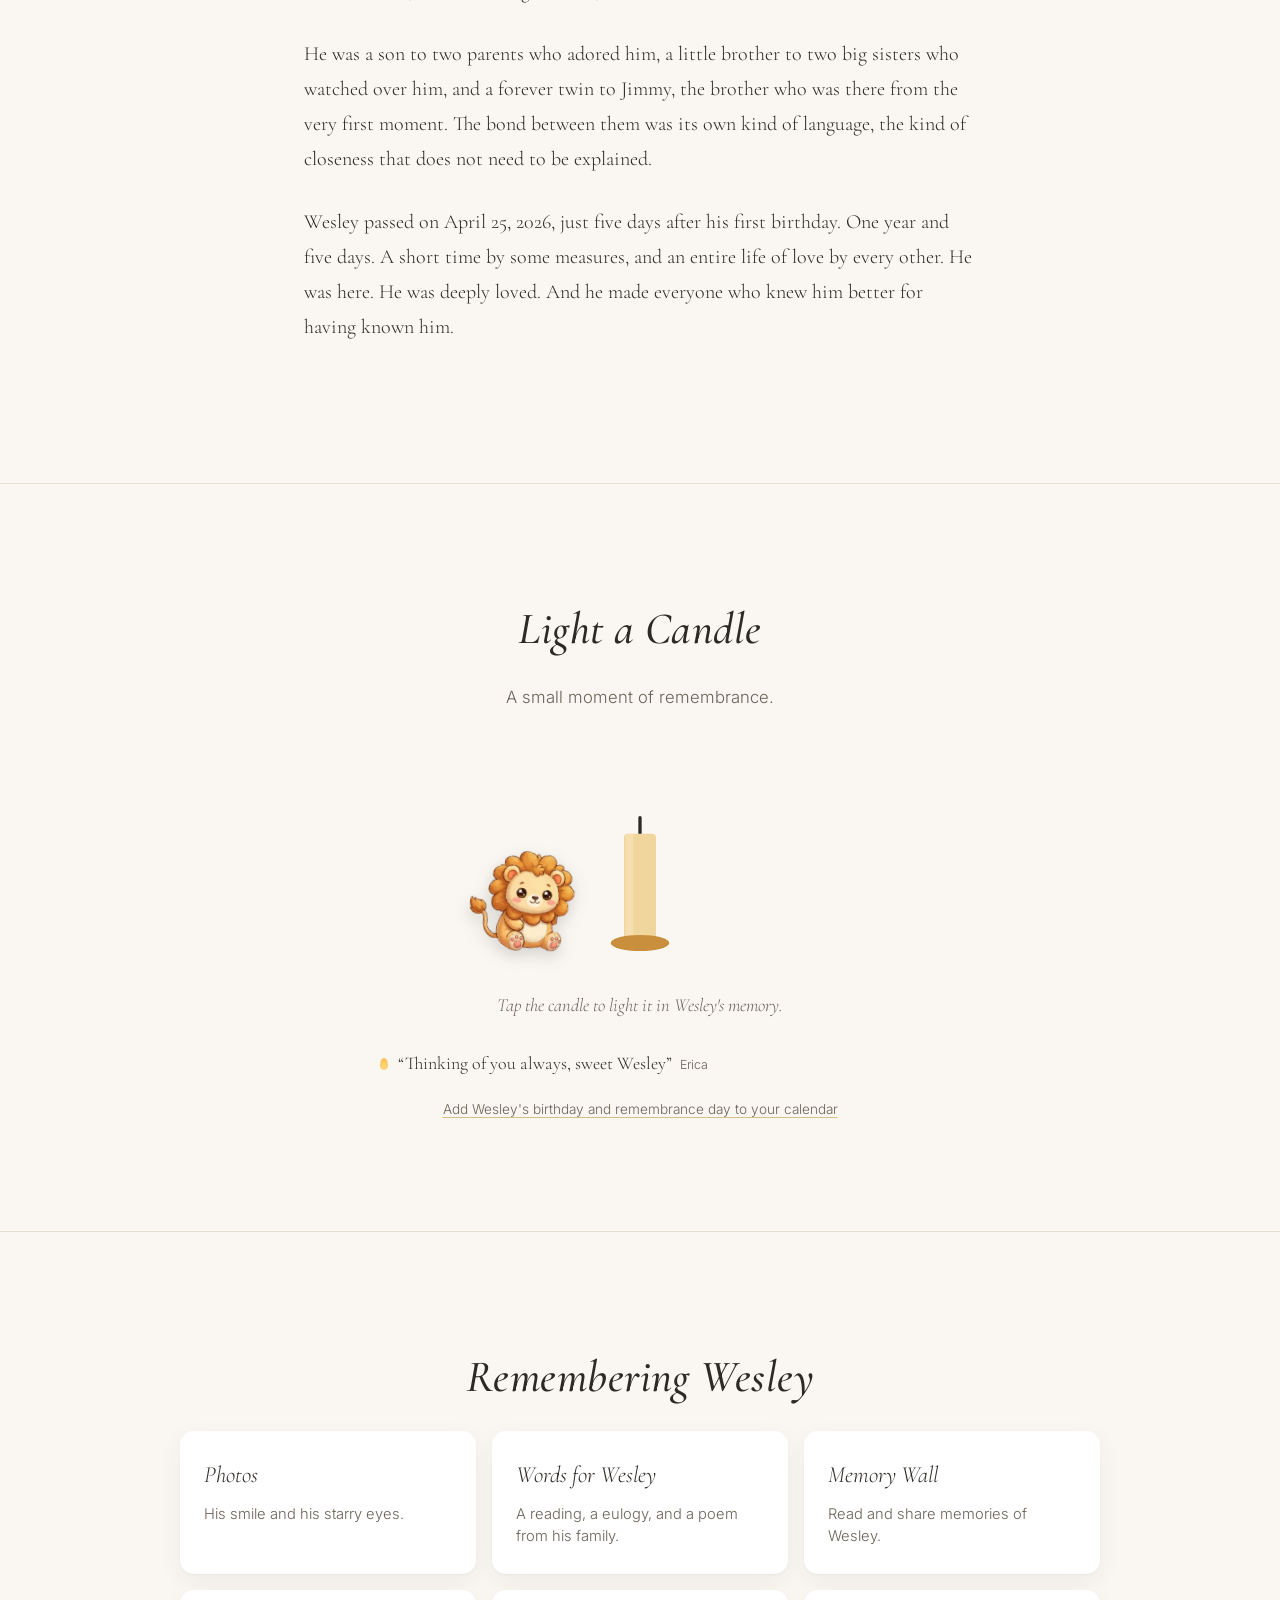
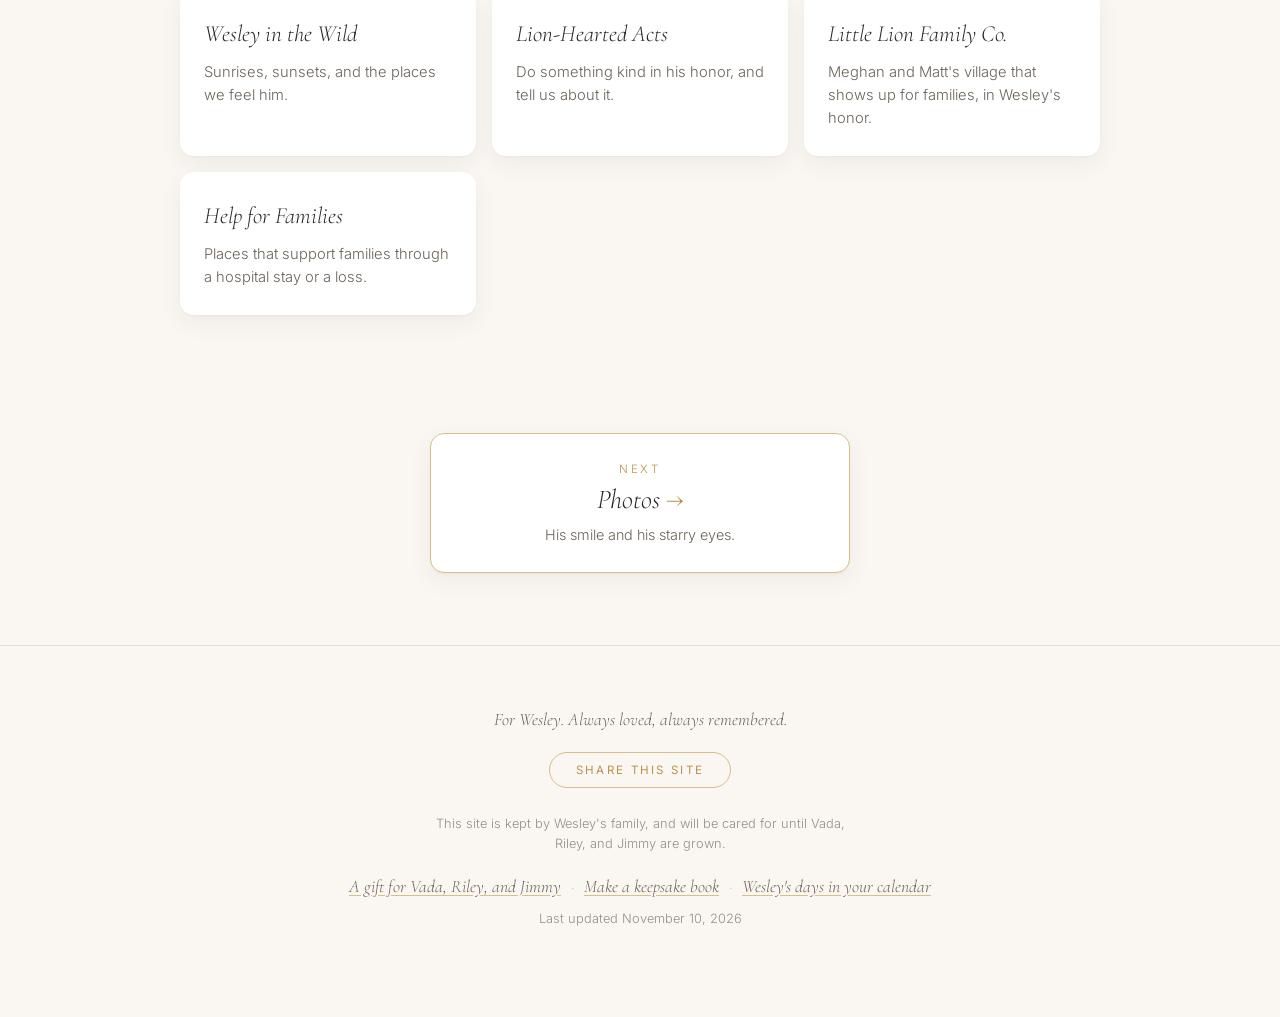
==== commit 5f33aba6: "His Story: replace the 'words of his family' subtitle Co-Authored-By: Claude Fable 5.2 <noreply@anth" ====
--- a/index.html
+++ b/index.html
@@ -83,7 +83,7 @@
         <section id="story" class="section story">
             <div class="container narrow">
                 <h2 class="section-title">His Story</h2>
-                <p class="section-lede">A short telling, in the words of his family.</p>
+                <p class="section-lede">A short telling of his one beautiful year.</p>
                 <div class="story-content">
                     <p>
                         Wesley arrived on April 20, 2025, alongside his twin brother Jimmy, two
--- a/styles.css
+++ b/styles.css
@@ -2745,3 +2745,25 @@
 
 /* A darker backdrop so captions stay easy to read */
 .lightbox { background: rgba(30, 27, 23, 0.96); }
+
+/* ---------- Thank-you with a way to share again ---------- */
+.form-success p { margin: 0 0 14px; }
+
+.form-again {
+    font-family: 'Inter', sans-serif;
+    font-size: 0.72rem;
+    letter-spacing: 0.16em;
+    text-transform: uppercase;
+    color: var(--gold);
+    background: #fff;
+    border: 1px solid var(--gold-soft);
+    border-radius: 999px;
+    padding: 9px 20px;
+    cursor: pointer;
+}
+
+.form-again:hover {
+    background: var(--gold);
+    border-color: var(--gold);
+    color: #fff;
+}
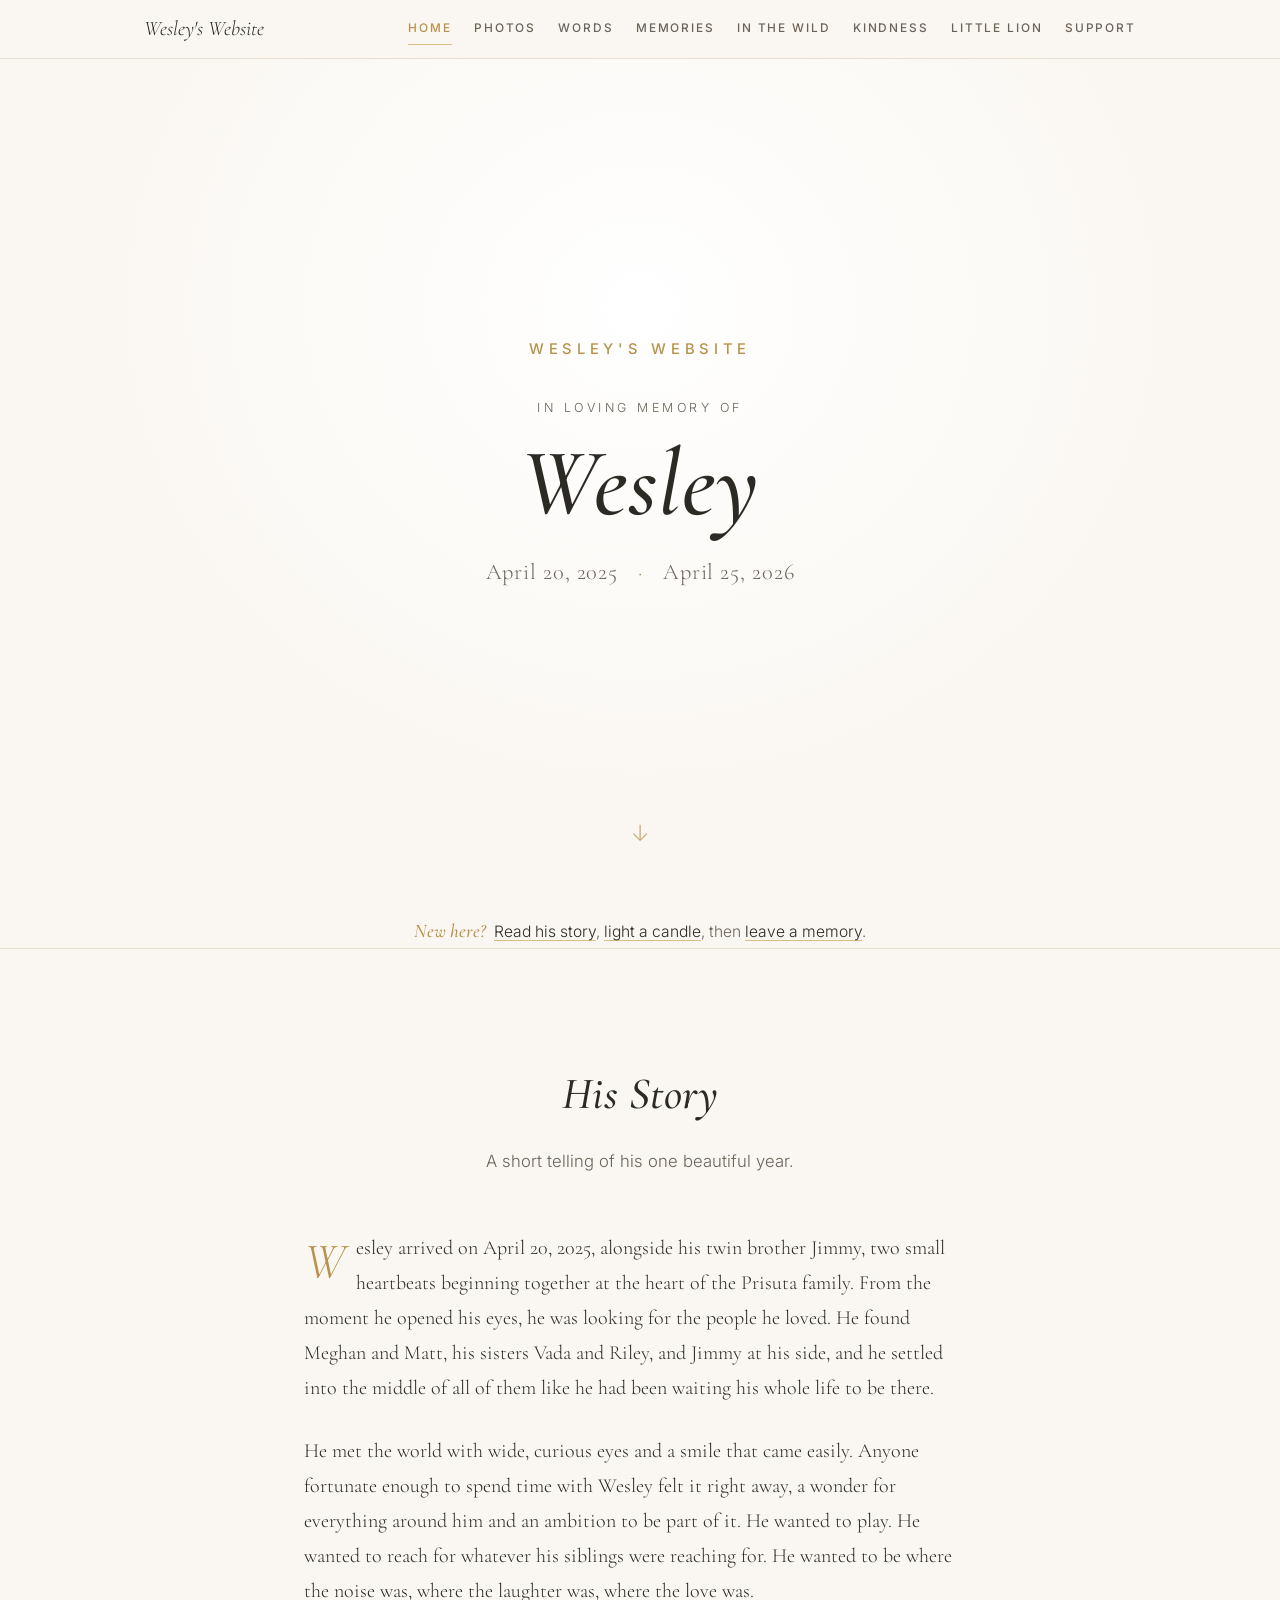
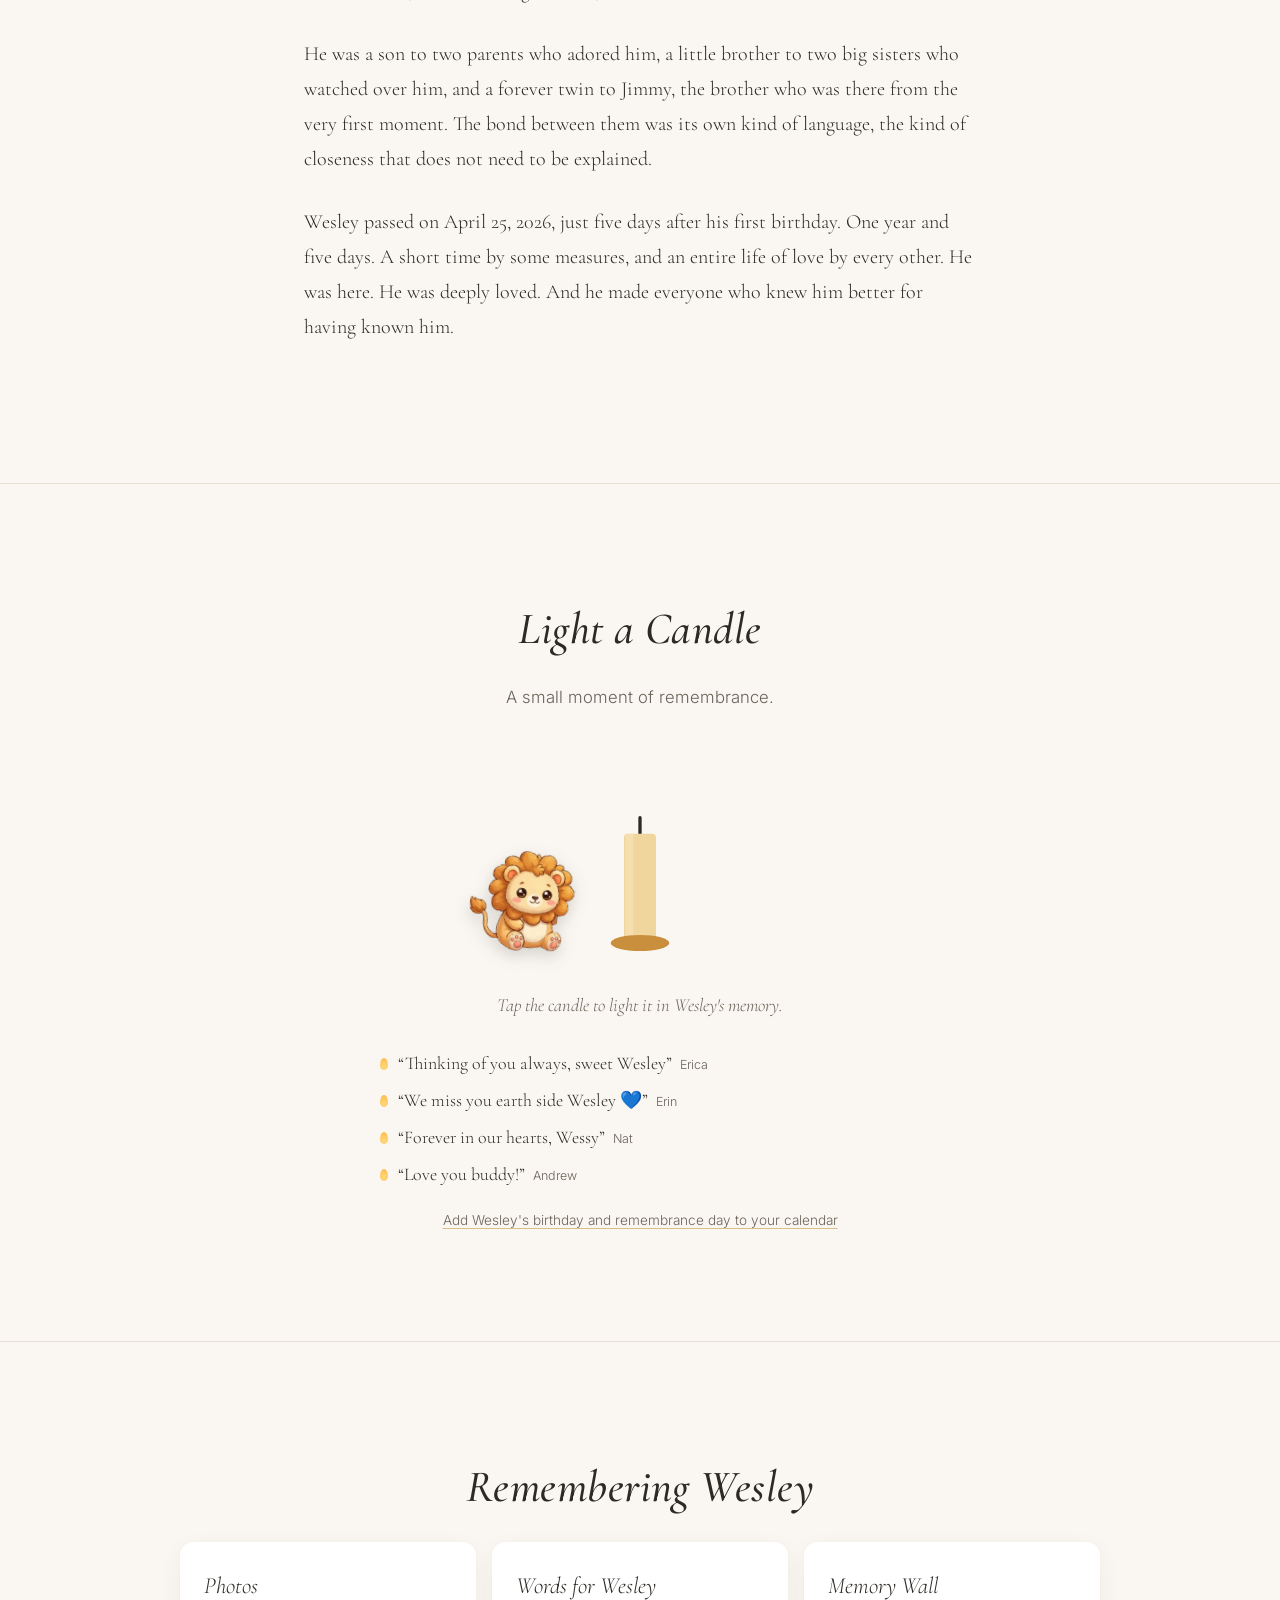
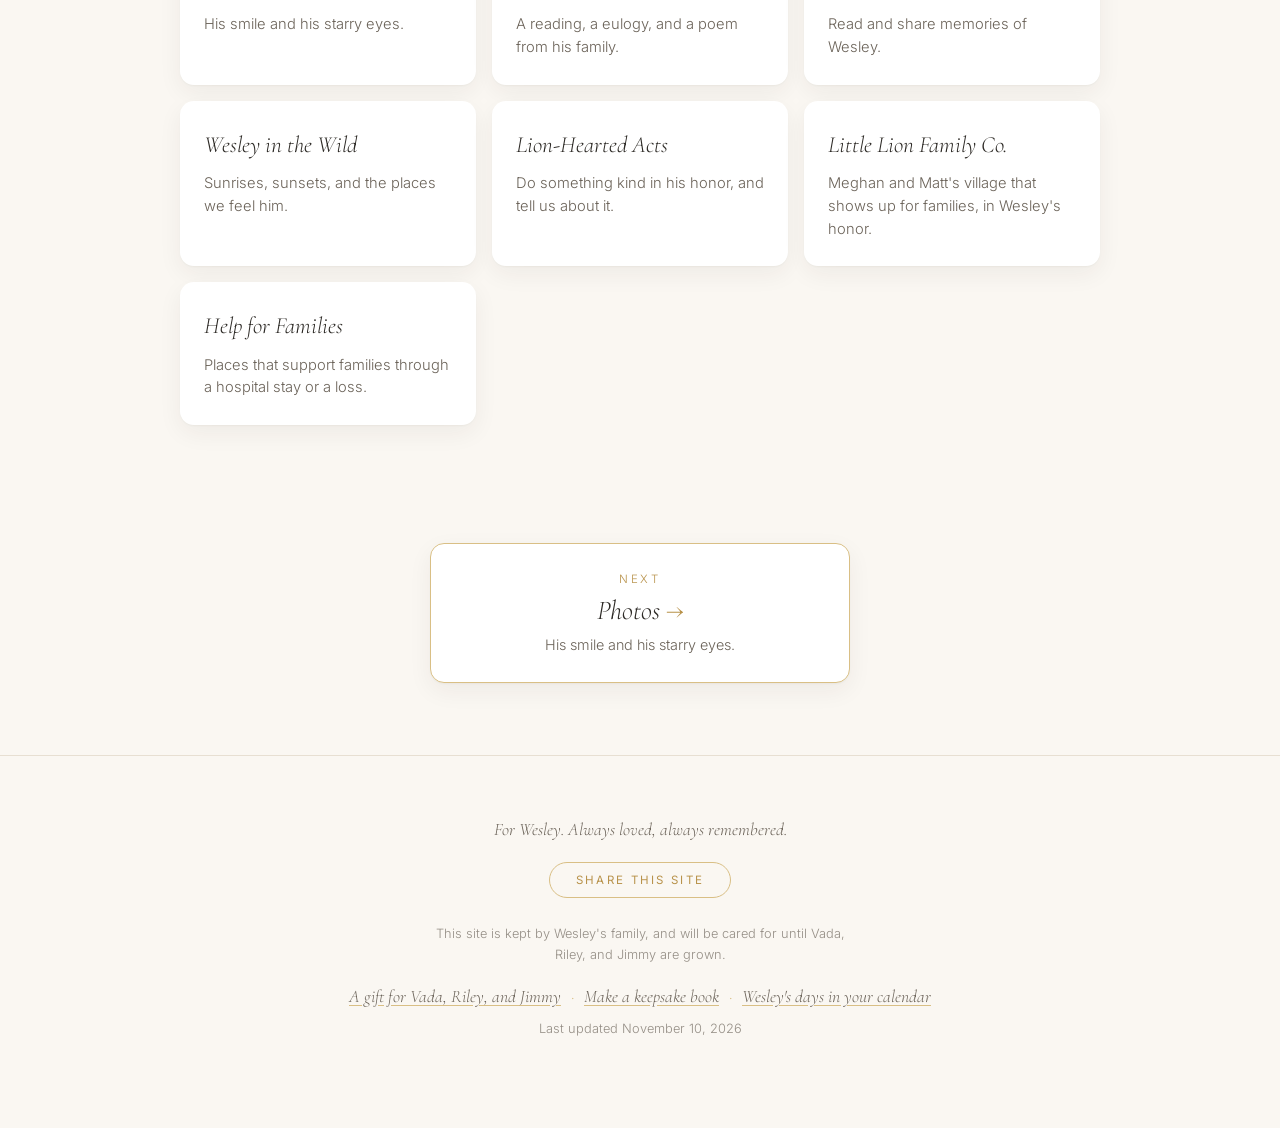
==== commit 0dbdfcf8: "Move Coming up to Little Lion page" ====
--- a/index.html
+++ b/index.html
@@ -196,11 +196,6 @@
                         <span class="explore-text">Places that support families through a hospital stay or a loss.</span>
                     </a>
                 </div>
-
-                <section class="events" id="events" hidden>
-                    <h3 class="events-title">Coming up</h3>
-                    <div class="events-list" id="events-list"></div>
-                </section>
             </div>
         </section>
     </main>
--- a/styles.css
+++ b/styles.css
@@ -2767,3 +2767,37 @@
     border-color: var(--gold);
     color: #fff;
 }
+
+/* ---------- A note from Uncle Andrew (gift page) ---------- */
+.gift-from {
+    max-width: 560px;
+    margin: 56px auto 0;
+    text-align: center;
+}
+
+.gift-from::before {
+    content: "";
+    display: block;
+    width: 36px;
+    height: 1px;
+    background: var(--gold-soft);
+    margin: 0 auto 24px;
+}
+
+.gift-from h3 {
+    margin: 0 0 12px;
+    font-size: 0.72rem;
+    font-weight: 500;
+    letter-spacing: 0.22em;
+    text-transform: uppercase;
+    color: var(--gold);
+}
+
+.gift-from p {
+    margin: 0;
+    font-family: 'Cormorant Garamond', Georgia, serif;
+    font-style: italic;
+    font-size: 1.15rem;
+    line-height: 1.75;
+    color: var(--ink-soft);
+}
